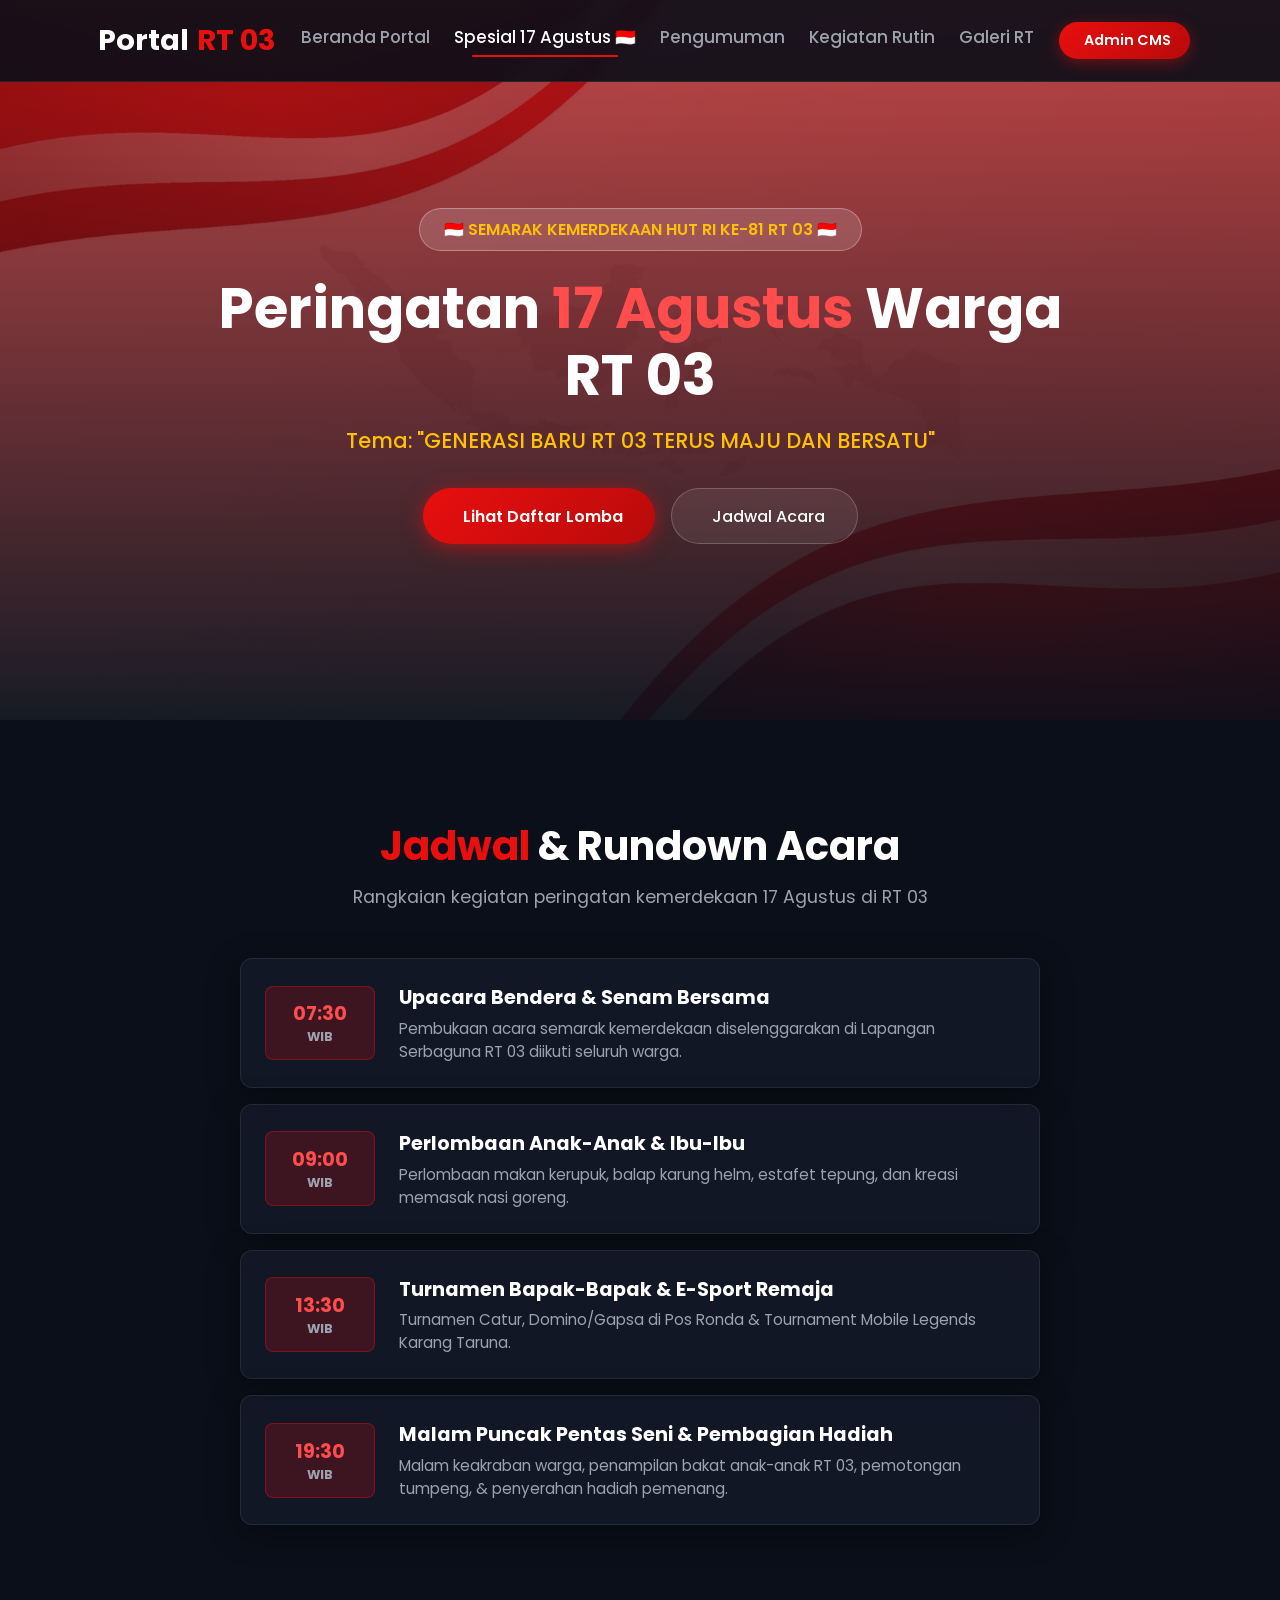
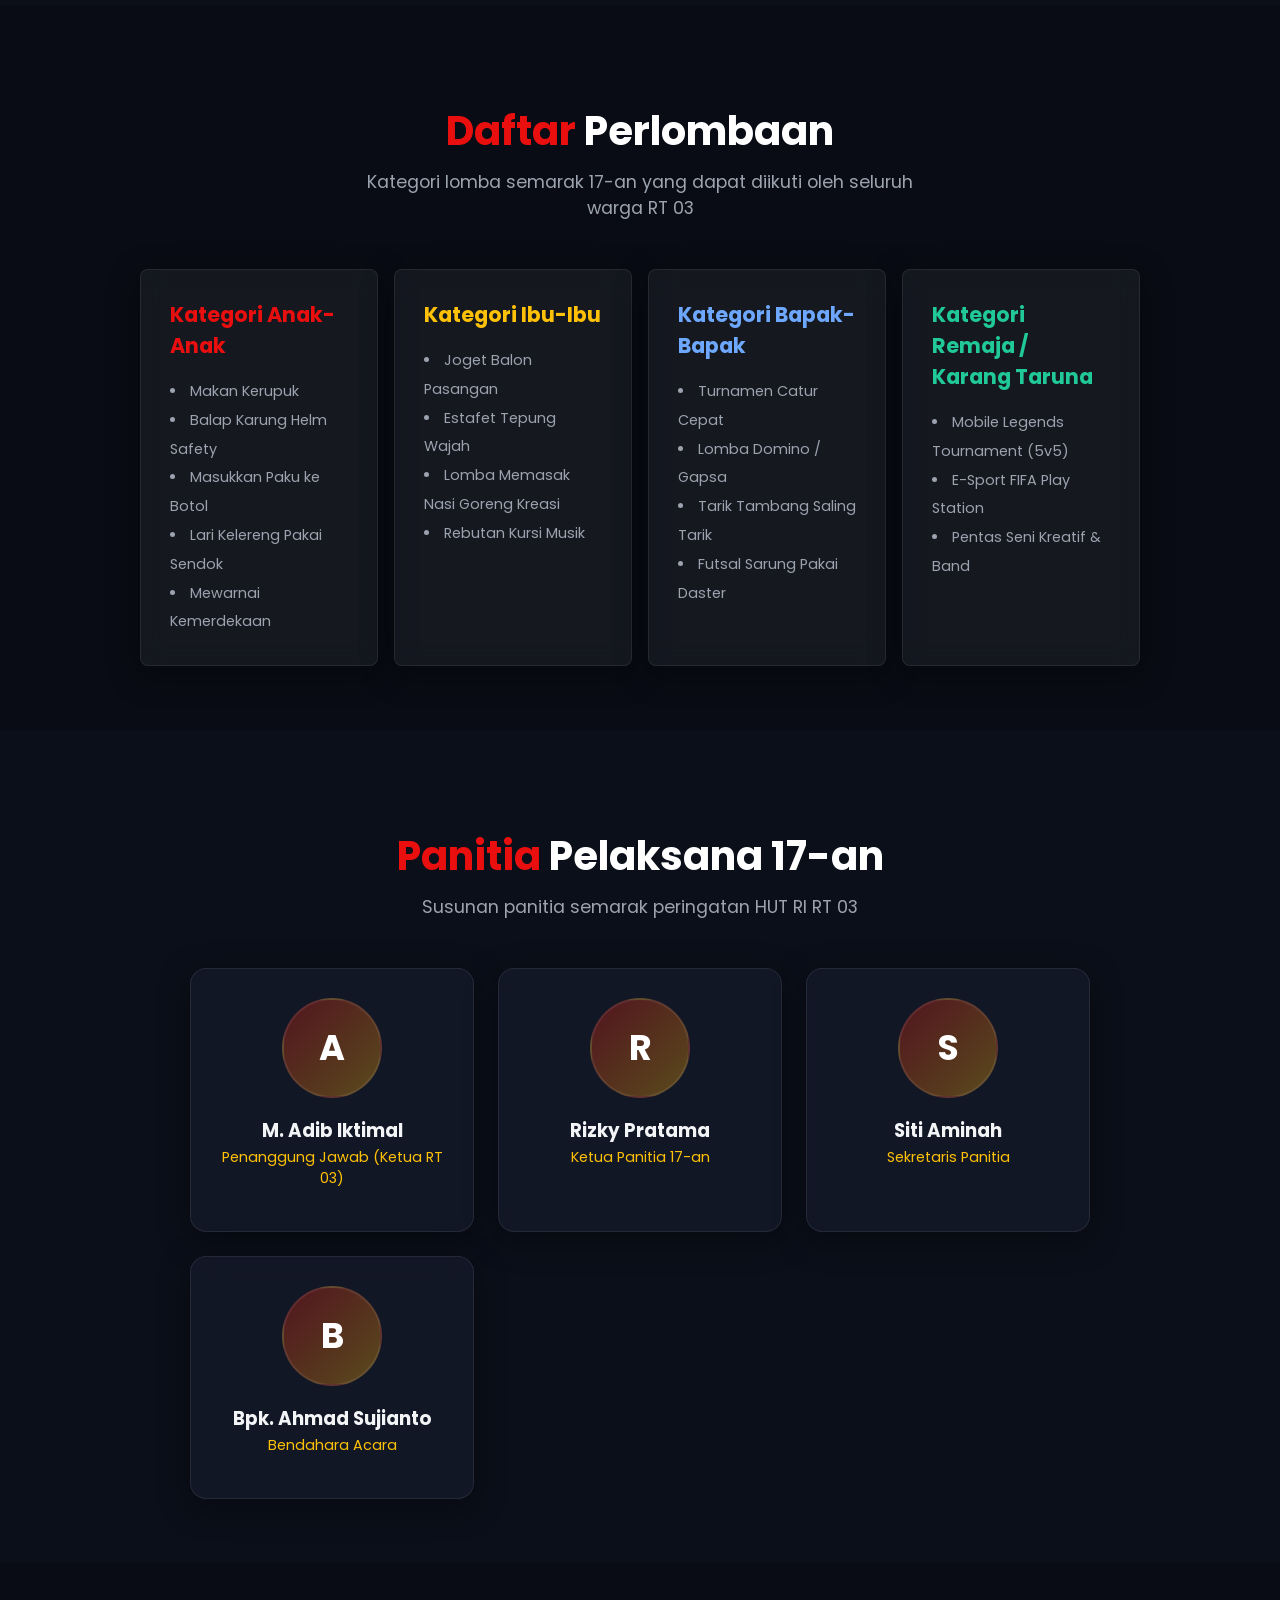
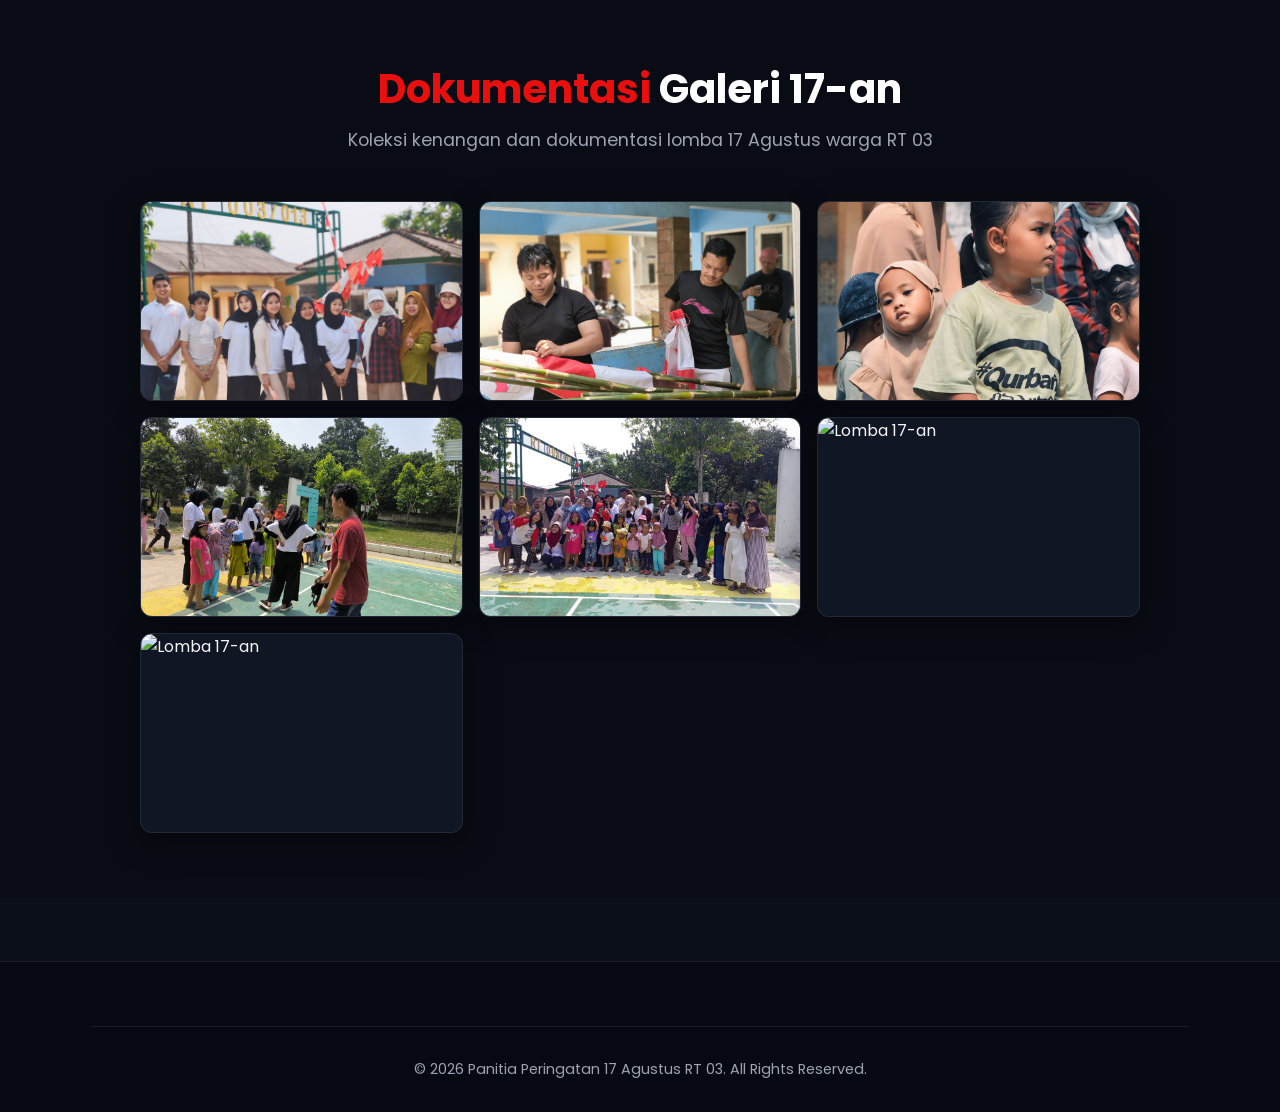
==== 17-agustus.html @ 6a50cccf "Pindahkan 17 Agustus ke halaman dedicated 17-agustus.html & sesuaikan Portal RT 03" ====
<!DOCTYPE html>
<html lang="id">
  <head>
    <meta charset="UTF-8" />
    <meta name="viewport" content="width=device-width, initial-scale=1.0" />
    <title>Peringatan 17 Agustus HUT RI - RT 03</title>
    <link rel="shortcut icon" href="img/logo/logo3.png" type="image/x-icon" />

    <!-- Google Fonts -->
    <link rel="preconnect" href="https://fonts.googleapis.com" />
    <link rel="preconnect" href="https://fonts.gstatic.com" crossorigin />
    <link
      href="https://fonts.googleapis.com/css2?family=Poppins:wght@300;400;500;600;700;800&display=swap"
      rel="stylesheet"
    />

    <!-- Feather Icons -->
    <script src="https://unpkg.com/feather-icons"></script>

    <!-- Styles -->
    <link rel="stylesheet" href="css/style.css" />
    <style>
      /* Custom Styling untuk Halaman 17-an */
      .hero-17 {
        background: linear-gradient(180deg, rgba(179, 11, 11, 0.75) 0%, rgba(11, 15, 25, 0.95) 100%),
                    url("img/bg/bg.jpg") center/cover no-repeat;
        min-height: 80vh;
        display: flex;
        align-items: center;
        text-align: center;
        justify-content: center;
        padding-top: 6rem;
      }
      .flag-banner {
        display: inline-flex;
        align-items: center;
        gap: 0.5rem;
        padding: 0.5rem 1.5rem;
        background: rgba(255, 255, 255, 0.15);
        backdrop-filter: blur(10px);
        border: 1px solid rgba(255, 255, 255, 0.3);
        border-radius: 50px;
        color: var(--accent-gold);
        font-weight: 600;
        margin-bottom: 1.5rem;
      }
      .timeline-box {
        background: var(--bg-card);
        border: 1px solid var(--bg-card-border);
        border-radius: 12px;
        padding: 1.5rem;
        margin-bottom: 1rem;
        display: flex;
        gap: 1.5rem;
        align-items: center;
      }
      .timeline-date {
        background: rgba(233, 15, 15, 0.2);
        color: #ff4d4d;
        border: 1px solid rgba(233, 15, 15, 0.4);
        padding: 0.8rem 1.2rem;
        border-radius: 8px;
        font-weight: 700;
        text-align: center;
        min-width: 110px;
      }
    </style>
  </head>
  <body>
    <!-- Navbar Start -->
    <nav class="navbar">
      <a href="index.html" class="navbar-logo">
        <i data-feather="grid" style="color: var(--primary);"></i> Portal <span>RT 03</span>
      </a>
      <div class="navbar-nav">
        <a href="index.html">Beranda Portal</a>
        <a href="17-agustus.html" class="active">Spesial 17 Agustus 🇮🇩</a>
        <a href="index.html#pengumuman">Pengumuman</a>
        <a href="index.html#kegiatan">Kegiatan Rutin</a>
        <a href="index.html#gallery">Galeri RT</a>
      </div>

      <div class="navbar-extra">
        <a href="admin.html" class="btn-admin-nav">
          <i data-feather="lock"></i> Admin CMS
        </a>
        <a href="#" id="hamburger-menu"><i data-feather="menu"></i></a>
      </div>
    </nav>
    <!-- Navbar End -->

    <!-- Hero 17 Agustus Start -->
    <section class="hero-17">
      <div class="content" style="max-width: 850px;">
        <div class="flag-banner">
          🇮🇩 SEMARAK KEMERDEKAAN HUT RI KE-81 RT 03 🇮🇩
        </div>
        <h1 style="font-size: 3.5rem; color: #fff; line-height: 1.2; margin-bottom: 1rem;">
          Peringatan <span style="color: #ff4d4d;">17 Agustus</span> Warga RT 03
        </h1>
        <p style="font-size: 1.3rem; color: var(--accent-gold); font-weight: 500; margin-bottom: 2rem;">
          Tema: "GENERASI BARU RT 03 TERUS MAJU DAN BERSATU"
        </p>
        <div class="hero-buttons" style="justify-content: center;">
          <a href="#lomba" class="btn-primary">
            <i data-feather="award"></i> Lihat Daftar Lomba
          </a>
          <a href="#jadwal" class="btn-secondary">
            <i data-feather="clock"></i> Jadwal Acara
          </a>
        </div>
      </div>
    </section>
    <!-- Hero End -->

    <!-- Section Rundown / Jadwal Start -->
    <section id="jadwal">
      <div class="section-header">
        <h2><span>Jadwal</span> & Rundown Acara</h2>
        <p>Rangkaian kegiatan peringatan kemerdekaan 17 Agustus di RT 03</p>
      </div>

      <div style="max-width: 800px; margin: 0 auto;">
        <div class="timeline-box glass-card">
          <div class="timeline-date">
            <div style="font-size: 1.2rem;">07:30</div>
            <div style="font-size: 0.8rem; color: var(--text-muted);">WIB</div>
          </div>
          <div>
            <h3 style="color: #fff; font-size: 1.2rem; margin-bottom: 0.3rem;">Upacara Bendera & Senam Bersama</h3>
            <p style="color: var(--text-muted); font-size: 0.95rem;">Pembukaan acara semarak kemerdekaan diselenggarakan di Lapangan Serbaguna RT 03 diikuti seluruh warga.</p>
          </div>
        </div>

        <div class="timeline-box glass-card">
          <div class="timeline-date">
            <div style="font-size: 1.2rem;">09:00</div>
            <div style="font-size: 0.8rem; color: var(--text-muted);">WIB</div>
          </div>
          <div>
            <h3 style="color: #fff; font-size: 1.2rem; margin-bottom: 0.3rem;">Perlombaan Anak-Anak & Ibu-Ibu</h3>
            <p style="color: var(--text-muted); font-size: 0.95rem;">Perlombaan makan kerupuk, balap karung helm, estafet tepung, dan kreasi memasak nasi goreng.</p>
          </div>
        </div>

        <div class="timeline-box glass-card">
          <div class="timeline-date">
            <div style="font-size: 1.2rem;">13:30</div>
            <div style="font-size: 0.8rem; color: var(--text-muted);">WIB</div>
          </div>
          <div>
            <h3 style="color: #fff; font-size: 1.2rem; margin-bottom: 0.3rem;">Turnamen Bapak-Bapak & E-Sport Remaja</h3>
            <p style="color: var(--text-muted); font-size: 0.95rem;">Turnamen Catur, Domino/Gapsa di Pos Ronda & Tournament Mobile Legends Karang Taruna.</p>
          </div>
        </div>

        <div class="timeline-box glass-card">
          <div class="timeline-date">
            <div style="font-size: 1.2rem;">19:30</div>
            <div style="font-size: 0.8rem; color: var(--text-muted);">WIB</div>
          </div>
          <div>
            <h3 style="color: #fff; font-size: 1.2rem; margin-bottom: 0.3rem;">Malam Puncak Pentas Seni & Pembagian Hadiah</h3>
            <p style="color: var(--text-muted); font-size: 0.95rem;">Malam keakraban warga, penampilan bakat anak-anak RT 03, pemotongan tumpeng, & penyerahan hadiah pemenang.</p>
          </div>
        </div>
      </div>
    </section>
    <!-- Section Rundown End -->

    <!-- Section Daftar Lomba Start -->
    <section id="lomba" style="background: rgba(0,0,0,0.2);">
      <div class="section-header">
        <h2><span>Daftar</span> Perlombaan</h2>
        <p>Kategori lomba semarak 17-an yang dapat diikuti oleh seluruh warga RT 03</p>
      </div>

      <div class="comp-list-grid" style="max-width: 1000px; margin: 0 auto;">
        <div class="comp-box glass-card" style="padding: 1.8rem;">
          <h3 style="color: var(--primary); font-size: 1.3rem; margin-bottom: 1rem;"><i data-feather="smile"></i> Kategori Anak-Anak</h3>
          <ul style="line-height: 2;">
            <li>Makan Kerupuk</li>
            <li>Balap Karung Helm Safety</li>
            <li>Masukkan Paku ke Botol</li>
            <li>Lari Kelereng Pakai Sendok</li>
            <li>Mewarnai Kemerdekaan</li>
          </ul>
        </div>

        <div class="comp-box glass-card" style="padding: 1.8rem;">
          <h3 style="color: var(--accent-gold); font-size: 1.3rem; margin-bottom: 1rem;"><i data-feather="heart"></i> Kategori Ibu-Ibu</h3>
          <ul style="line-height: 2;">
            <li>Joget Balon Pasangan</li>
            <li>Estafet Tepung Wajah</li>
            <li>Lomba Memasak Nasi Goreng Kreasi</li>
            <li>Rebutan Kursi Musik</li>
          </ul>
        </div>

        <div class="comp-box glass-card" style="padding: 1.8rem;">
          <h3 style="color: #6ea8fe; font-size: 1.3rem; margin-bottom: 1rem;"><i data-feather="user"></i> Kategori Bapak-Bapak</h3>
          <ul style="line-height: 2;">
            <li>Turnamen Catur Cepat</li>
            <li>Lomba Domino / Gapsa</li>
            <li>Tarik Tambang Saling Tarik</li>
            <li>Futsal Sarung Pakai Daster</li>
          </ul>
        </div>

        <div class="comp-box glass-card" style="padding: 1.8rem;">
          <h3 style="color: #20c997; font-size: 1.3rem; margin-bottom: 1rem;"><i data-feather="zap"></i> Kategori Remaja / Karang Taruna</h3>
          <ul style="line-height: 2;">
            <li>Mobile Legends Tournament (5v5)</li>
            <li>E-Sport FIFA Play Station</li>
            <li>Pentas Seni Kreatif & Band</li>
          </ul>
        </div>
      </div>
    </section>
    <!-- Section Daftar Lomba End -->

    <!-- Section Panitia 17-an Start -->
    <section id="panitia">
      <div class="section-header">
        <h2><span>Panitia</span> Pelaksana 17-an</h2>
        <p>Susunan panitia semarak peringatan HUT RI RT 03</p>
      </div>

      <div class="pengurus-grid" style="max-width: 900px; margin: 0 auto;">
        <div class="pengurus-card glass-card">
          <div class="pengurus-avatar-placeholder">A</div>
          <h3>M. Adib Iktimal</h3>
          <p>Penanggung Jawab (Ketua RT 03)</p>
        </div>

        <div class="pengurus-card glass-card">
          <div class="pengurus-avatar-placeholder">R</div>
          <h3>Rizky Pratama</h3>
          <p>Ketua Panitia 17-an</p>
        </div>

        <div class="pengurus-card glass-card">
          <div class="pengurus-avatar-placeholder">S</div>
          <h3>Siti Aminah</h3>
          <p>Sekretaris Panitia</p>
        </div>

        <div class="pengurus-card glass-card">
          <div class="pengurus-avatar-placeholder">B</div>
          <h3>Bpk. Ahmad Sujianto</h3>
          <p>Bendahara Acara</p>
        </div>
      </div>
    </section>
    <!-- Section Panitia End -->

    <!-- Section Dokumentasi Start -->
    <section id="dokumentasi" style="background: rgba(0,0,0,0.2);">
      <div class="section-header">
        <h2><span>Dokumentasi</span> Galeri 17-an</h2>
        <p>Koleksi kenangan dan dokumentasi lomba 17 Agustus warga RT 03</p>
      </div>

      <div class="gallery-grid" style="max-width: 1000px; margin: 0 auto;">
        <div class="gallery-item glass-card"><img src="img/gallery/8.jpg" alt="Lomba 17-an"></div>
        <div class="gallery-item glass-card"><img src="img/gallery/7.jpg" alt="Lomba 17-an"></div>
        <div class="gallery-item glass-card"><img src="img/gallery/11.jpg" alt="Lomba 17-an"></div>
        <div class="gallery-item glass-card"><img src="img/gallery/10.jpg" alt="Lomba 17-an"></div>
        <div class="gallery-item glass-card"><img src="img/gallery/9.jpg" alt="Lomba 17-an"></div>
        <div class="gallery-item glass-card"><img src="img/gallery/DSC_0251.JPG" alt="Lomba 17-an"></div>
        <div class="gallery-item glass-card"><img src="img/gallery/DSC_0192.JPG" alt="Lomba 17-an"></div>
      </div>
    </section>
    <!-- Section Dokumentasi End -->

    <!-- Footer Start -->
    <footer>
      <div class="footer-bottom">
        <p>&copy; 2026 Panitia Peringatan 17 Agustus RT 03. All Rights Reserved.</p>
      </div>
    </footer>
    <!-- Footer End -->

    <script src="js/cms-data.js"></script>
    <script>
      feather.replace();
      // Mobile Nav Toggle
      const hamburger = document.querySelector("#hamburger-menu");
      const navNav = document.querySelector(".navbar-nav");
      if (hamburger && navNav) {
        hamburger.onclick = (e) => {
          e.preventDefault();
          navNav.classList.toggle("active");
        };
      }
    </script>
  </body>
</html>
---- css/style.css ----
:root {
  --primary: #e90f0f;
  --primary-dark: #b80a0a;
  --accent-gold: #ffc107;
  --bg: #0b0f19;
  --bg-card: rgba(22, 28, 45, 0.7);
  --bg-card-border: rgba(255, 255, 255, 0.08);
  --text-main: #f3f4f6;
  --text-muted: #9ca3af;
}

* {
  margin: 0;
  padding: 0;
  box-sizing: border-box;
  outline: none;
  border: none;
  text-decoration: none;
}

html {
  scroll-behavior: smooth;
}

body {
  font-family: "Poppins", sans-serif;
  background-color: var(--bg);
  color: var(--text-main);
  overflow-x: hidden;
}

/* Glassmorphism utility */
.glass-card {
  background: var(--bg-card);
  backdrop-filter: blur(12px);
  -webkit-backdrop-filter: blur(12px);
  border: 1px solid var(--bg-card-border);
  border-radius: 1rem;
  box-shadow: 0 8px 32px 0 rgba(0, 0, 0, 0.37);
}

/* Badges */
.badge {
  display: inline-block;
  padding: 0.25rem 0.75rem;
  border-radius: 50px;
  font-size: 0.8rem;
  font-weight: 600;
  text-transform: uppercase;
}

.badge-red {
  background: rgba(233, 15, 15, 0.2);
  color: #ff4d4d;
  border: 1px solid rgba(233, 15, 15, 0.4);
}

.badge-gold {
  background: rgba(255, 193, 7, 0.2);
  color: var(--accent-gold);
  border: 1px solid rgba(255, 193, 7, 0.4);
}

.badge-blue {
  background: rgba(13, 110, 253, 0.2);
  color: #6ea8fe;
  border: 1px solid rgba(13, 110, 253, 0.4);
}

/* Navbar */
.navbar {
  display: flex;
  justify-content: space-between;
  align-items: center;
  padding: 1.2rem 7%;
  background-color: rgba(11, 15, 25, 0.9);
  backdrop-filter: blur(10px);
  border-bottom: 1px solid var(--bg-card-border);
  position: fixed;
  top: 0;
  left: 0;
  right: 0;
  z-index: 9999;
}

.navbar .navbar-logo {
  font-size: 1.8rem;
  font-weight: 700;
  color: #fff;
  display: flex;
  align-items: center;
  gap: 0.5rem;
}

.navbar .navbar-logo span {
  color: var(--primary);
}

.navbar .navbar-nav {
  display: flex;
  gap: 1.5rem;
}

.navbar .navbar-nav a {
  color: var(--text-muted);
  font-size: 1.05rem;
  font-weight: 500;
  transition: all 0.3s ease;
}

.navbar .navbar-nav a:hover,
.navbar .navbar-nav a.active {
  color: #fff;
}

.navbar .navbar-nav a::after {
  content: "";
  display: block;
  padding-bottom: 0.3rem;
  border-bottom: 0.15rem solid var(--primary);
  transform: scaleX(0);
  transition: transform 0.3s ease;
}

.navbar .navbar-nav a:hover::after,
.navbar .navbar-nav a.active::after {
  transform: scaleX(0.8);
}

.navbar .navbar-extra {
  display: flex;
  align-items: center;
  gap: 1rem;
}

.navbar .btn-admin-nav {
  display: inline-flex;
  align-items: center;
  gap: 0.4rem;
  padding: 0.5rem 1.2rem;
  background: linear-gradient(135deg, var(--primary), var(--primary-dark));
  color: #fff;
  border-radius: 50px;
  font-weight: 600;
  font-size: 0.9rem;
  box-shadow: 0 4px 15px rgba(233, 15, 15, 0.4);
  transition: transform 0.3s ease;
}

.navbar .btn-admin-nav:hover {
  transform: translateY(-2px);
}

#hamburger-menu {
  display: none;
  color: #fff;
  cursor: pointer;
}

/* Section Commons */
section {
  padding: 6rem 7% 4rem;
}

.section-header {
  text-align: center;
  margin-bottom: 3rem;
}

.section-header h2 {
  font-size: 2.5rem;
  font-weight: 700;
  color: #fff;
  margin-bottom: 0.5rem;
}

.section-header h2 span {
  color: var(--primary);
}

.section-header p {
  color: var(--text-muted);
  font-size: 1.1rem;
  max-width: 600px;
  margin: 0 auto;
}

/* Hero Section */
.hero {
  min-height: 100vh;
  display: flex;
  align-items: center;
  background: linear-gradient(180deg, rgba(11, 15, 25, 0.6) 0%, rgba(11, 15, 25, 0.95) 100%),
              url("../img/bg/bg.jpg") center/cover no-repeat;
  position: relative;
  padding-top: 5rem;
}

.hero .content {
  max-width: 700px;
}

.hero .content .hero-badge {
  display: inline-flex;
  align-items: center;
  gap: 0.5rem;
  padding: 0.4rem 1rem;
  background: rgba(255, 255, 255, 0.1);
  backdrop-filter: blur(10px);
  border: 1px solid rgba(255, 255, 255, 0.2);
  border-radius: 50px;
  font-size: 0.9rem;
  margin-bottom: 1.5rem;
  color: var(--accent-gold);
}

.hero .content h1 {
  font-size: 3.8rem;
  font-weight: 700;
  line-height: 1.15;
  margin-bottom: 1.2rem;
}

.hero .content h1 span {
  color: var(--primary);
  background: linear-gradient(135deg, #ff4d4d, var(--primary));
  -webkit-background-clip: text;
  -webkit-text-fill-color: transparent;
}

.hero .content p {
  font-size: 1.2rem;
  color: var(--text-muted);
  line-height: 1.6;
  margin-bottom: 2rem;
}

.hero-buttons {
  display: flex;
  gap: 1rem;
  flex-wrap: wrap;
}

.btn-primary {
  display: inline-flex;
  align-items: center;
  gap: 0.5rem;
  padding: 0.9rem 2rem;
  background: linear-gradient(135deg, var(--primary), var(--primary-dark));
  color: #fff;
  border-radius: 50px;
  font-size: 1rem;
  font-weight: 600;
  box-shadow: 0 4px 20px rgba(233, 15, 15, 0.5);
  transition: all 0.3s ease;
  cursor: pointer;
}

.btn-primary:hover {
  transform: translateY(-3px);
  box-shadow: 0 6px 25px rgba(233, 15, 15, 0.7);
}

.btn-secondary {
  display: inline-flex;
  align-items: center;
  gap: 0.5rem;
  padding: 0.9rem 2rem;
  background: rgba(255, 255, 255, 0.08);
  color: #fff;
  border: 1px solid rgba(255, 255, 255, 0.2);
  border-radius: 50px;
  font-size: 1rem;
  font-weight: 500;
  transition: all 0.3s ease;
  cursor: pointer;
}

.btn-secondary:hover {
  background: rgba(255, 255, 255, 0.18);
  transform: translateY(-3px);
}

/* Quick Stats Bar */
.quick-stats {
  display: grid;
  grid-template-columns: repeat(auto-fit, minmax(200px, 1fr));
  gap: 1.5rem;
  margin-top: -4rem;
  position: relative;
  z-index: 10;
}

.stat-card {
  padding: 1.5rem;
  text-align: center;
}

.stat-card h3 {
  font-size: 2.2rem;
  font-weight: 700;
  color: var(--accent-gold);
  margin-bottom: 0.2rem;
}

.stat-card p {
  font-size: 0.95rem;
  color: var(--text-muted);
}

/* Pengumuman Grid */
.announcement-grid {
  display: grid;
  grid-template-columns: repeat(auto-fit, minmax(300px, 1fr));
  gap: 1.5rem;
}

.announcement-card {
  padding: 1.8rem;
  transition: transform 0.3s ease;
  display: flex;
  flex-direction: column;
  justify-content: space-between;
}

.announcement-card:hover {
  transform: translateY(-5px);
}

.announcement-header {
  display: flex;
  justify-content: space-between;
  align-items: center;
  margin-bottom: 1rem;
}

.announcement-card h3 {
  font-size: 1.3rem;
  margin-bottom: 0.8rem;
  line-height: 1.4;
}

.announcement-card p {
  color: var(--text-muted);
  font-size: 0.95rem;
  line-height: 1.6;
}

.announcement-footer {
  margin-top: 1.5rem;
  padding-top: 1rem;
  border-top: 1px solid var(--bg-card-border);
  display: flex;
  align-items: center;
  gap: 0.5rem;
  font-size: 0.85rem;
  color: var(--text-muted);
}

/* Events Grid */
.events-grid {
  display: grid;
  grid-template-columns: repeat(auto-fit, minmax(320px, 1fr));
  gap: 2rem;
}

.event-card {
  overflow: hidden;
  display: flex;
  flex-direction: column;
  transition: all 0.3s ease;
}

.event-card:hover {
  transform: translateY(-7px);
  border-color: rgba(233, 15, 15, 0.4);
}

.event-img {
  position: relative;
  height: 200px;
  overflow: hidden;
}

.event-img img {
  width: 100%;
  height: 100%;
  object-fit: cover;
  transition: transform 0.5s ease;
}

.event-card:hover .event-img img {
  transform: scale(1.08);
}

.event-badge-tag {
  position: absolute;
  top: 1rem;
  left: 1rem;
}

.event-body {
  padding: 1.5rem;
  flex: 1;
  display: flex;
  flex-direction: column;
}

.event-body .date {
  font-size: 0.85rem;
  color: var(--accent-gold);
  margin-bottom: 0.5rem;
  display: flex;
  align-items: center;
  gap: 0.4rem;
}

.event-body h3 {
  font-size: 1.3rem;
  margin-bottom: 0.8rem;
}

.event-body p {
  color: var(--text-muted);
  font-size: 0.95rem;
  line-height: 1.6;
  margin-bottom: 1.5rem;
  flex: 1;
}

/* Pengurus Section */
.pengurus-grid {
  display: grid;
  grid-template-columns: repeat(auto-fit, minmax(220px, 1fr));
  gap: 1.5rem;
}

.pengurus-card {
  padding: 1.8rem;
  text-align: center;
  transition: transform 0.3s ease;
}

.pengurus-card:hover {
  transform: translateY(-5px);
}

.pengurus-avatar {
  width: 100px;
  height: 100px;
  border-radius: 50%;
  margin: 0 auto 1.2rem;
  object-fit: cover;
  border: 3px solid var(--primary);
  box-shadow: 0 0 15px rgba(233, 15, 15, 0.4);
}

.pengurus-avatar-placeholder {
  width: 100px;
  height: 100px;
  border-radius: 50%;
  margin: 0 auto 1.2rem;
  background: linear-gradient(135deg, rgba(233, 15, 15, 0.3), rgba(255, 193, 7, 0.3));
  display: flex;
  align-items: center;
  justify-content: center;
  font-size: 2.2rem;
  font-weight: 700;
  color: #fff;
  border: 2px solid var(--bg-card-border);
}

.pengurus-card h3 {
  font-size: 1.15rem;
  margin-bottom: 0.2rem;
}

.pengurus-card p {
  font-size: 0.9rem;
  color: var(--accent-gold);
  margin-bottom: 0.8rem;
}

.pengurus-contact {
  font-size: 0.85rem;
  color: var(--text-muted);
  display: inline-flex;
  align-items: center;
  gap: 0.3rem;
}

/* Layanan Section */
.layanan-grid {
  display: grid;
  grid-template-columns: repeat(auto-fit, minmax(250px, 1fr));
  gap: 1.5rem;
}

.layanan-card {
  padding: 2rem;
  transition: all 0.3s ease;
}

.layanan-card:hover {
  transform: translateY(-5px);
  border-color: rgba(255, 193, 7, 0.4);
}

.layanan-icon {
  width: 55px;
  height: 55px;
  border-radius: 12px;
  background: rgba(233, 15, 15, 0.15);
  color: var(--primary);
  display: flex;
  align-items: center;
  justify-content: center;
  margin-bottom: 1.2rem;
  font-size: 1.5rem;
}

.layanan-card h3 {
  font-size: 1.2rem;
  margin-bottom: 0.6rem;
}

.layanan-card p {
  font-size: 0.9rem;
  color: var(--text-muted);
  line-height: 1.6;
}

/* Gallery Section */
.gallery-grid {
  display: grid;
  grid-template-columns: repeat(auto-fill, minmax(240px, 1fr));
  gap: 1rem;
}

.gallery-item {
  height: 200px;
  border-radius: 12px;
  overflow: hidden;
  position: relative;
  cursor: pointer;
}

.gallery-item img {
  width: 100%;
  height: 100%;
  object-fit: cover;
  transition: transform 0.4s ease;
}

.gallery-item:hover img {
  transform: scale(1.1);
}

/* Modal Detail Kegiatan */
.modal {
  display: none;
  position: fixed;
  top: 0;
  left: 0;
  width: 100%;
  height: 100%;
  background: rgba(0, 0, 0, 0.8);
  backdrop-filter: blur(8px);
  z-index: 10000;
  align-items: center;
  justify-content: center;
  padding: 1.5rem;
}

.modal.active {
  display: flex;
}

.modal-content {
  max-width: 800px;
  width: 100%;
  max-height: 90vh;
  overflow-y: auto;
  position: relative;
  padding: 2rem;
}

.modal-close {
  position: absolute;
  top: 1rem;
  right: 1rem;
  background: rgba(255, 255, 255, 0.1);
  color: #fff;
  width: 35px;
  height: 35px;
  border-radius: 50%;
  display: flex;
  align-items: center;
  justify-content: center;
  cursor: pointer;
  transition: background 0.3s;
}

.modal-close:hover {
  background: var(--primary);
}

.modal-body-content {
  margin-top: 1rem;
}

.modal-body-content h2 {
  font-size: 2rem;
  margin-bottom: 0.5rem;
}

.modal-meta {
  display: flex;
  gap: 1.5rem;
  margin-bottom: 1.5rem;
  color: var(--accent-gold);
  font-size: 0.95rem;
}

.comp-list-grid {
  display: grid;
  grid-template-columns: repeat(auto-fit, minmax(200px, 1fr));
  gap: 1rem;
  margin: 1.5rem 0;
}

.comp-box {
  padding: 1rem;
  background: rgba(255, 255, 255, 0.05);
  border-radius: 8px;
}

.comp-box h4 {
  color: var(--primary);
  margin-bottom: 0.5rem;
}

.comp-box ul {
  list-style-position: inside;
  color: var(--text-muted);
  font-size: 0.9rem;
}

/* Footer */
footer {
  background-color: #060911;
  border-top: 1px solid var(--bg-card-border);
  padding: 4rem 7% 2rem;
  margin-top: 4rem;
}

.footer-container {
  display: grid;
  grid-template-columns: repeat(auto-fit, minmax(220px, 1fr));
  gap: 2.5rem;
  margin-bottom: 3rem;
}

.footer-col h3 {
  font-size: 1.3rem;
  margin-bottom: 1.2rem;
  color: #fff;
}

.footer-col p,
.footer-col a {
  color: var(--text-muted);
  font-size: 0.95rem;
  line-height: 1.8;
  display: block;
}

.footer-col a:hover {
  color: var(--primary);
}

.footer-bottom {
  text-align: center;
  padding-top: 2rem;
  border-top: 1px solid var(--bg-card-border);
  color: var(--text-muted);
  font-size: 0.9rem;
}

/* Responsive Media Queries */
@media (max-width: 768px) {
  #hamburger-menu {
    display: block;
  }

  .navbar .navbar-nav {
    position: absolute;
    top: 100%;
    right: -100%;
    background-color: rgba(11, 15, 25, 0.95);
    width: 250px;
    height: 100vh;
    flex-direction: column;
    padding: 2rem;
    transition: right 0.3s ease;
    border-left: 1px solid var(--bg-card-border);
  }

  .navbar .navbar-nav.active {
    right: 0;
  }

  .hero .content h1 {
    font-size: 2.5rem;
  }

  .hero .content p {
    font-size: 1rem;
  }
}
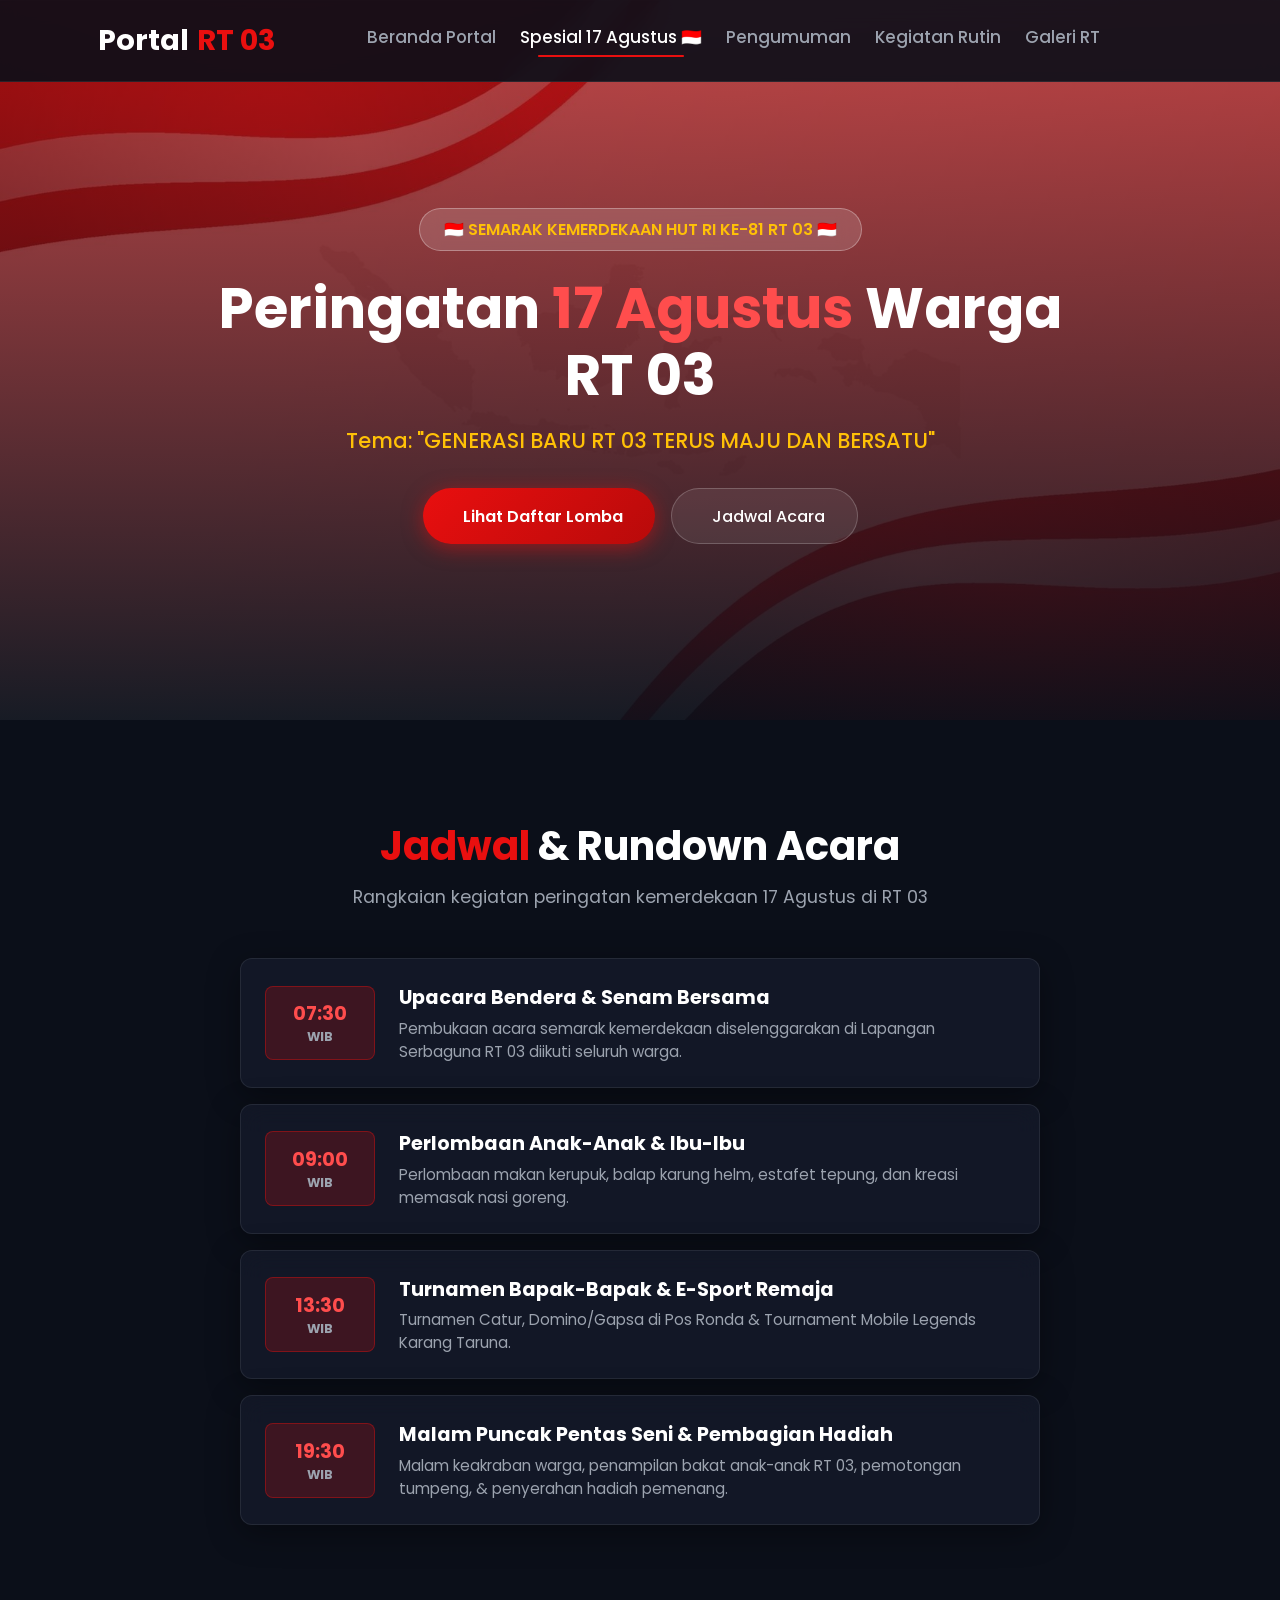
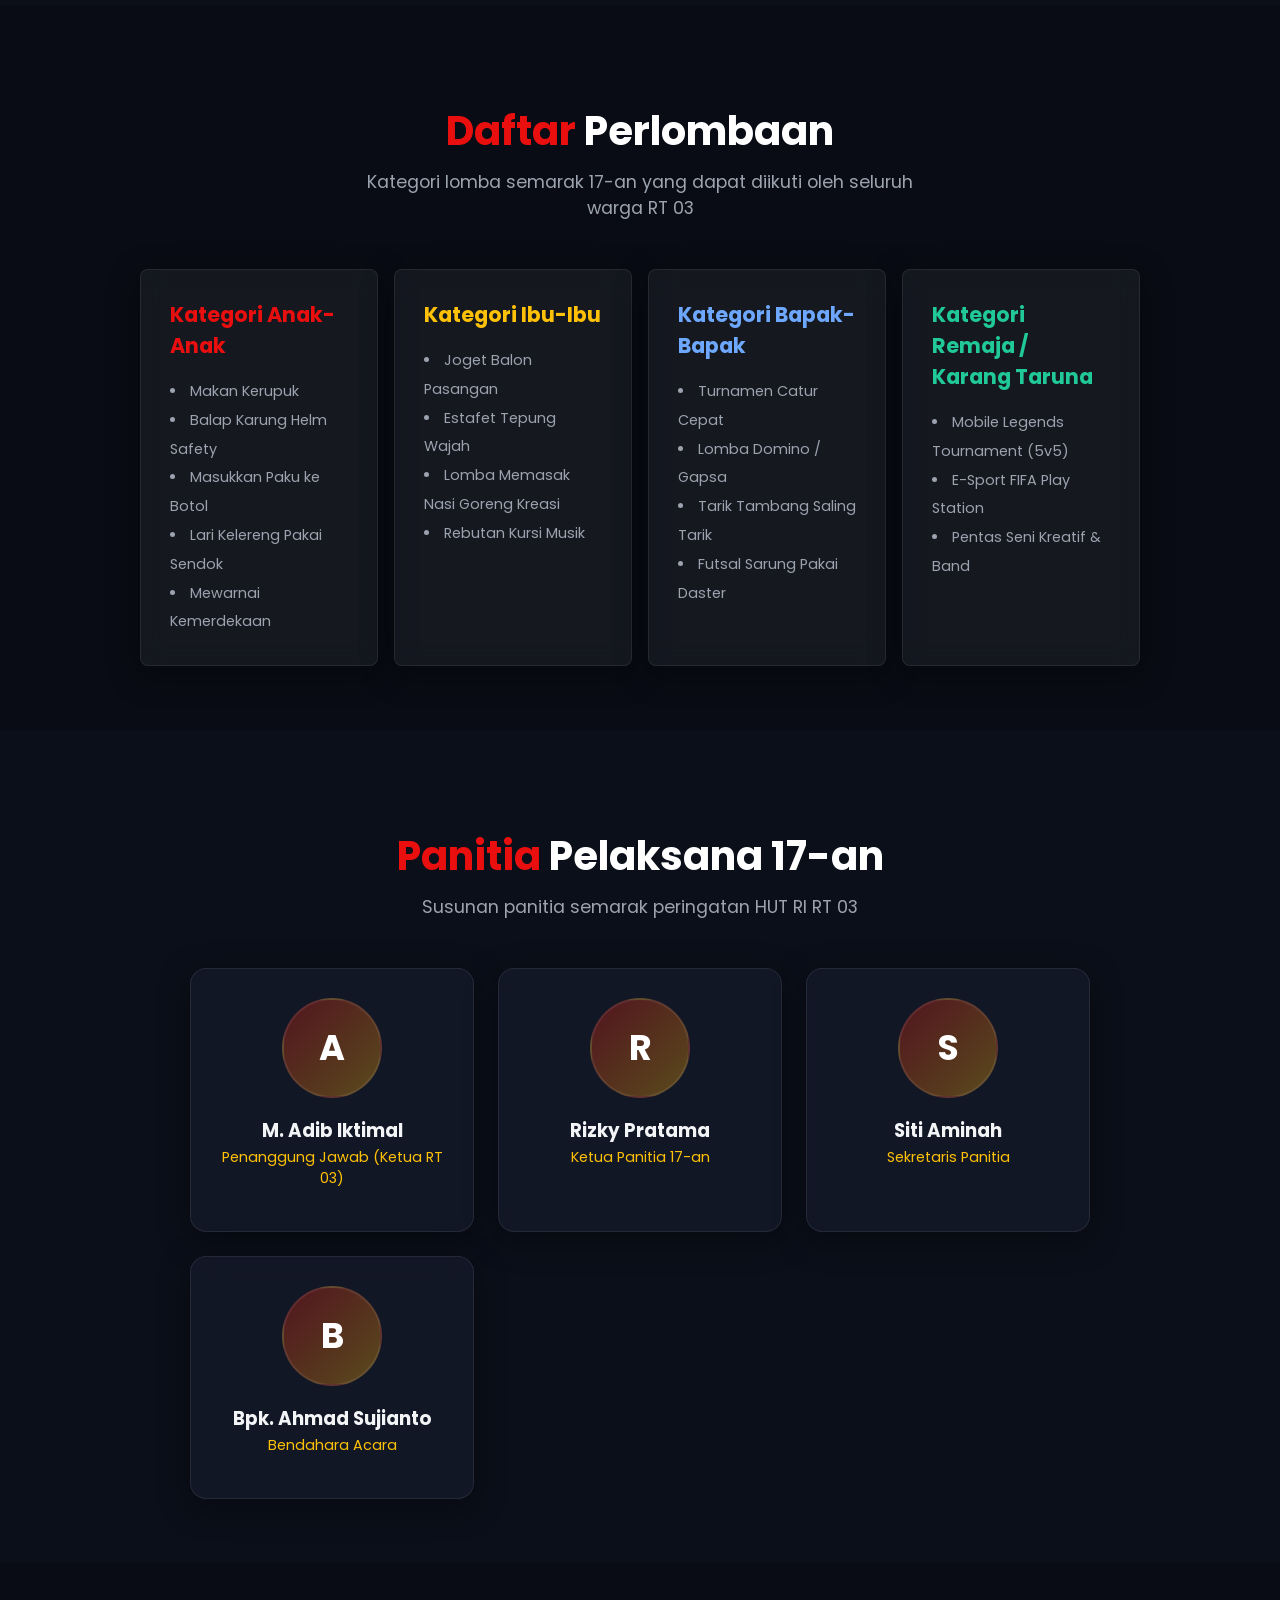
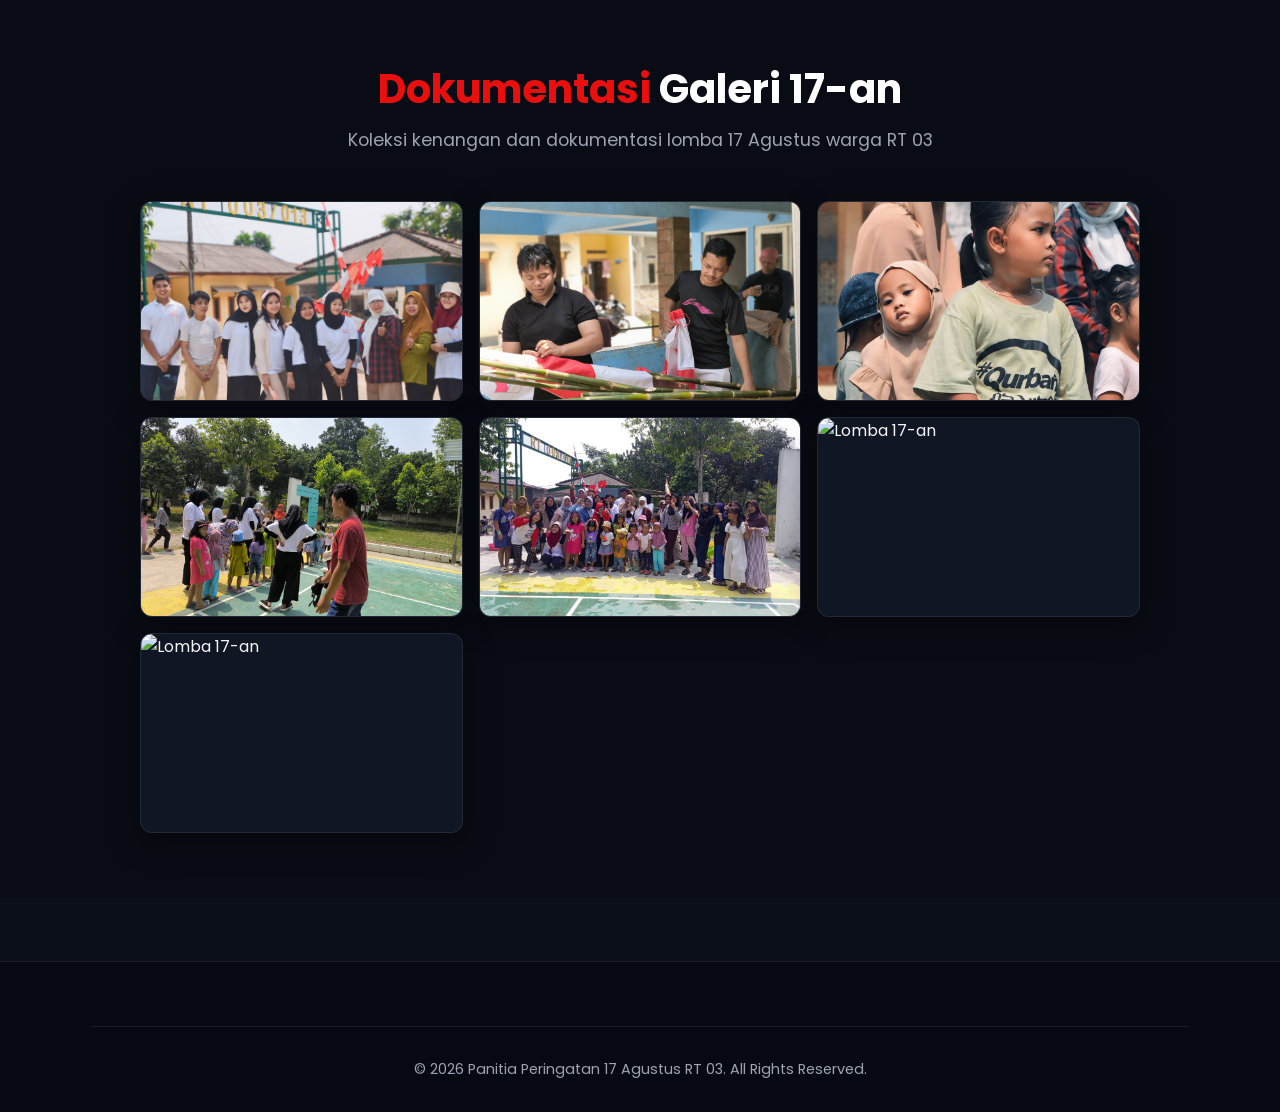
==== commit a7cbd9f6: "Admin CMS Layout Sidebar & Sistem Autentikasi Password Tersembunyi" ====
--- a/17-agustus.html
+++ b/17-agustus.html
@@ -81,9 +81,6 @@
       </div>
 
       <div class="navbar-extra">
-        <a href="admin.html" class="btn-admin-nav">
-          <i data-feather="lock"></i> Admin CMS
-        </a>
         <a href="#" id="hamburger-menu"><i data-feather="menu"></i></a>
       </div>
     </nav>
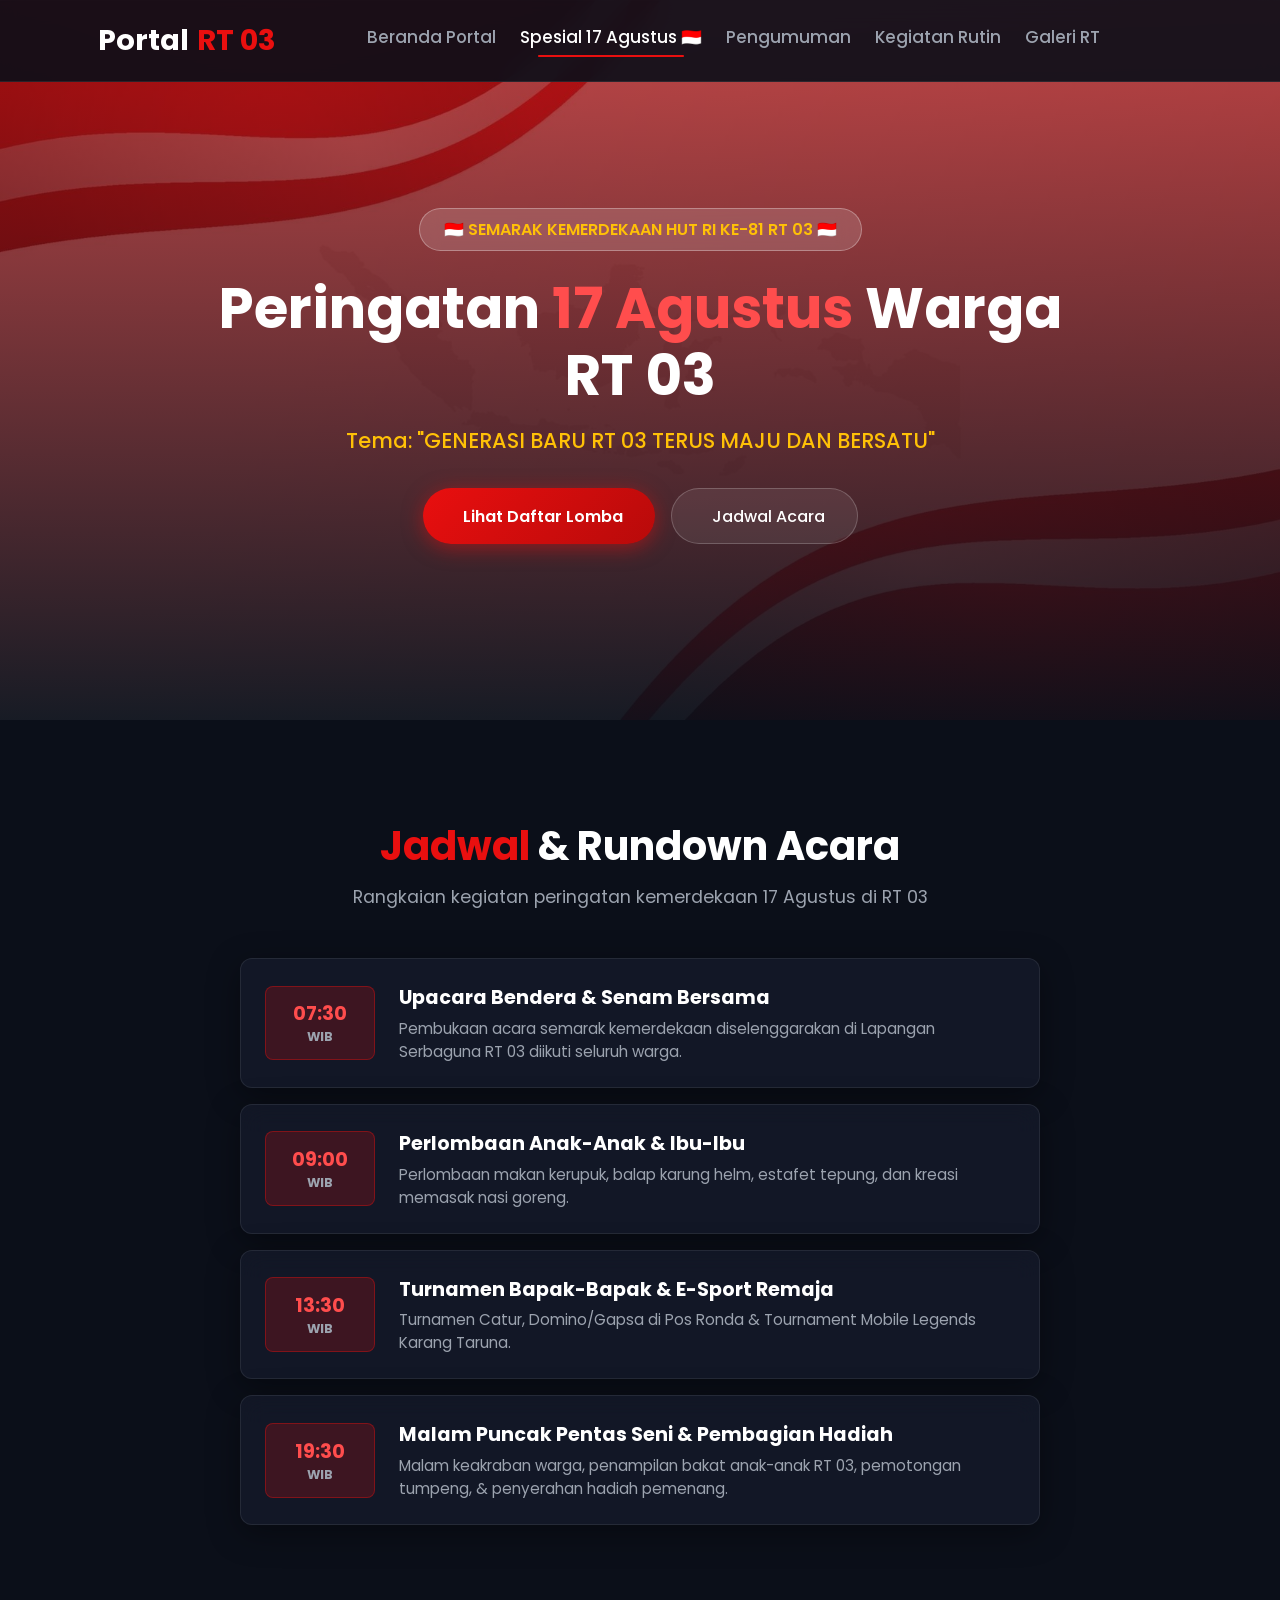
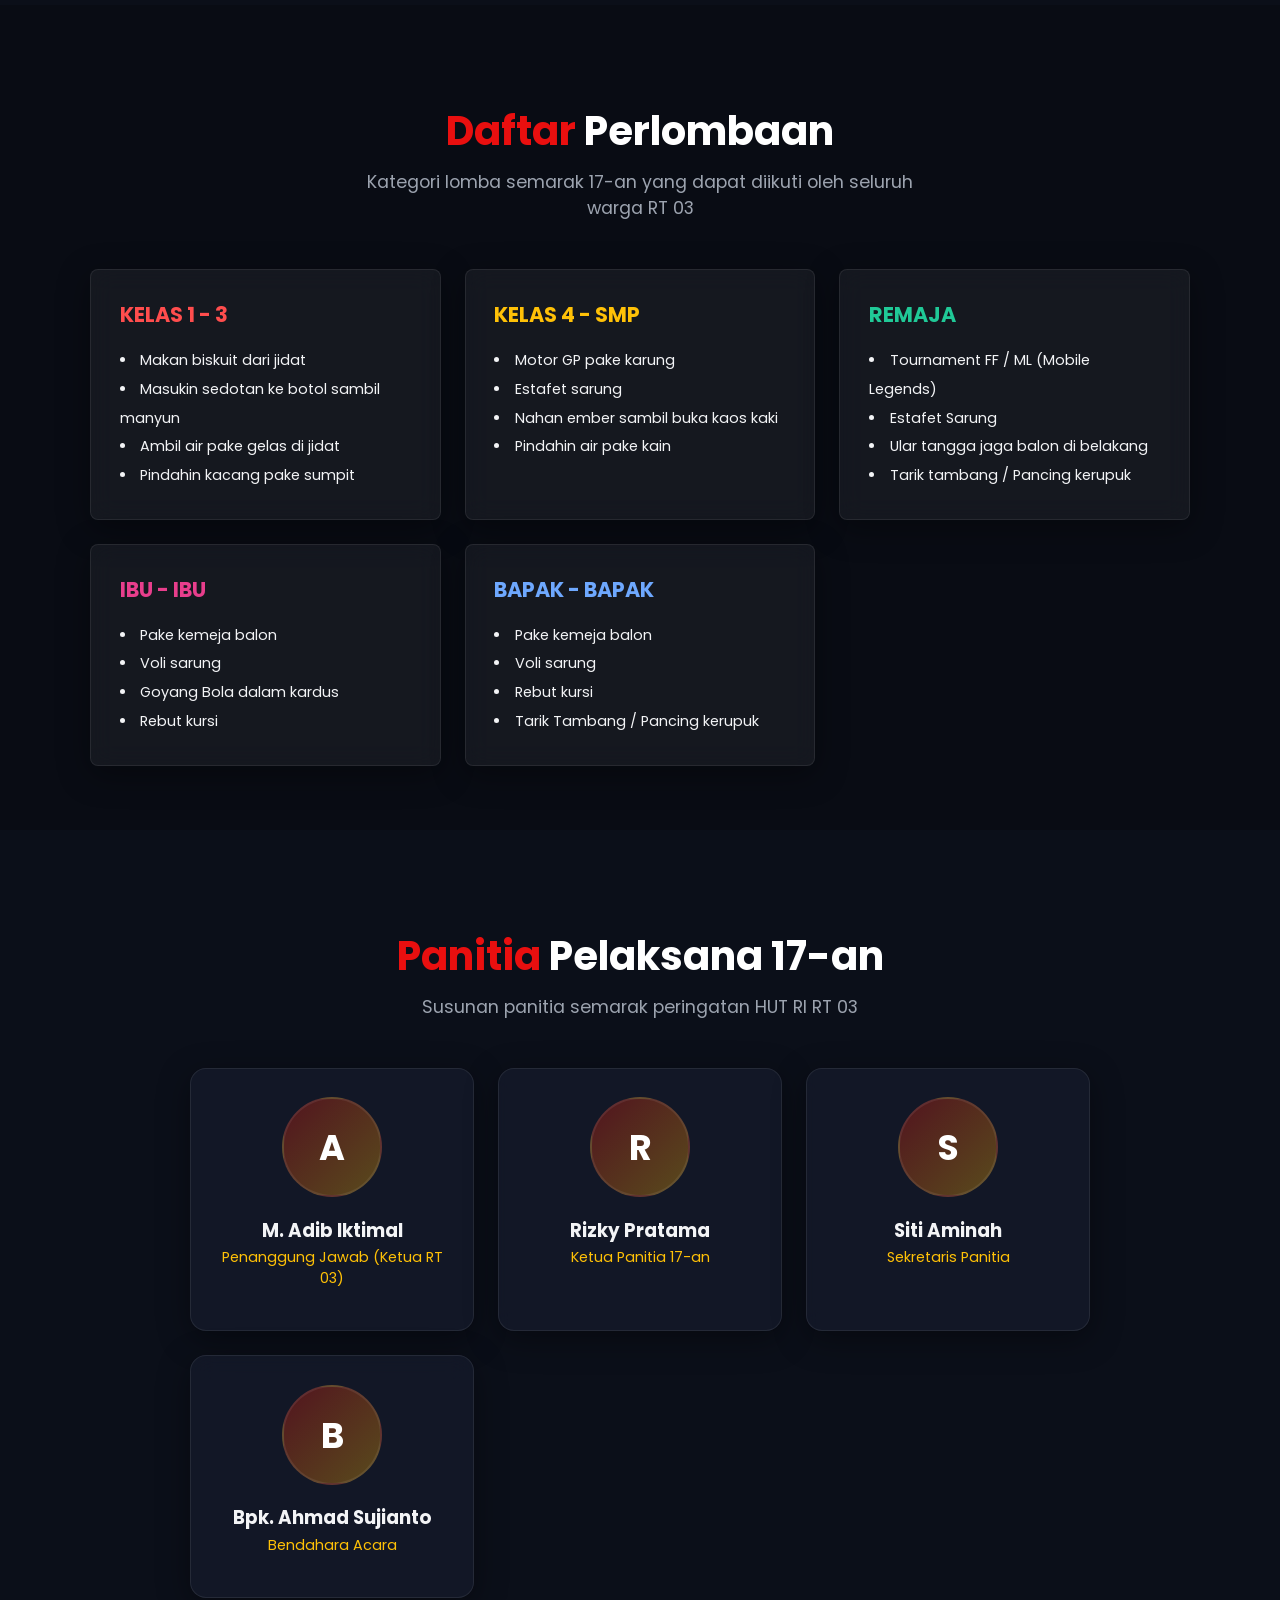
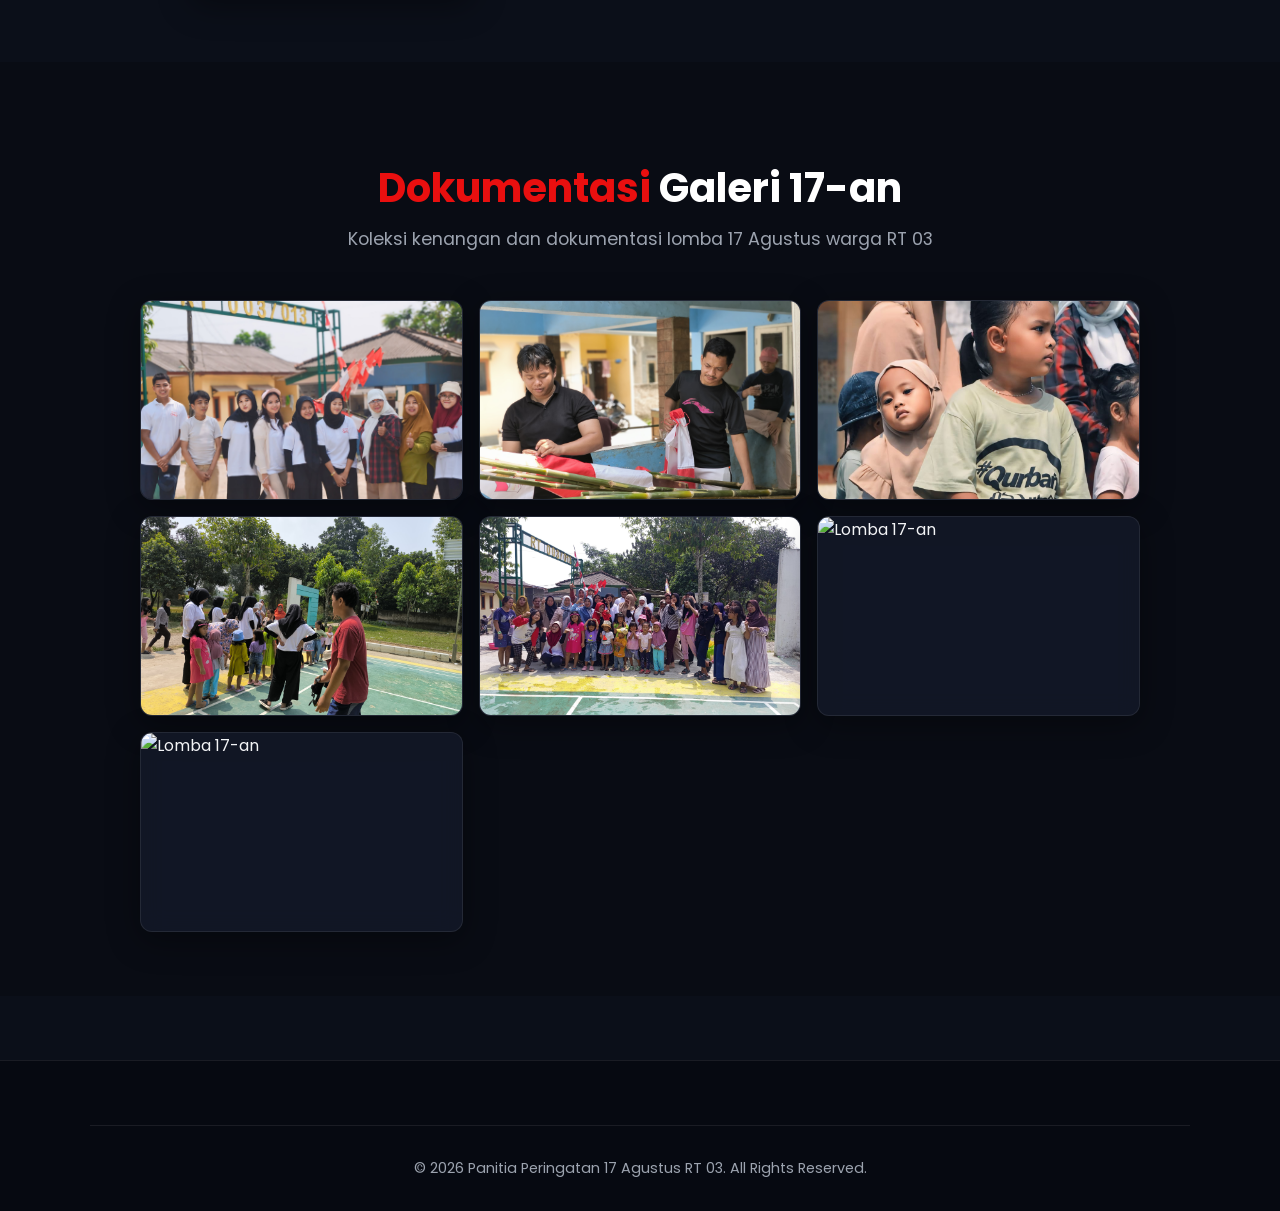
==== commit dc56172f: "Update daftar lomba 17 Agustus lengkap per kategori (Kelas 1-3, Kelas 4-SMP, Remaja, Ibu-Ibu, Bapak-" ====
--- a/17-agustus.html
+++ b/17-agustus.html
@@ -172,44 +172,59 @@
         <p>Kategori lomba semarak 17-an yang dapat diikuti oleh seluruh warga RT 03</p>
       </div>
 
-      <div class="comp-list-grid" style="max-width: 1000px; margin: 0 auto;">
-        <div class="comp-box glass-card" style="padding: 1.8rem;">
-          <h3 style="color: var(--primary); font-size: 1.3rem; margin-bottom: 1rem;"><i data-feather="smile"></i> Kategori Anak-Anak</h3>
-          <ul style="line-height: 2;">
-            <li>Makan Kerupuk</li>
-            <li>Balap Karung Helm Safety</li>
-            <li>Masukkan Paku ke Botol</li>
-            <li>Lari Kelereng Pakai Sendok</li>
-            <li>Mewarnai Kemerdekaan</li>
-          </ul>
-        </div>
-
-        <div class="comp-box glass-card" style="padding: 1.8rem;">
-          <h3 style="color: var(--accent-gold); font-size: 1.3rem; margin-bottom: 1rem;"><i data-feather="heart"></i> Kategori Ibu-Ibu</h3>
-          <ul style="line-height: 2;">
-            <li>Joget Balon Pasangan</li>
-            <li>Estafet Tepung Wajah</li>
-            <li>Lomba Memasak Nasi Goreng Kreasi</li>
-            <li>Rebutan Kursi Musik</li>
-          </ul>
-        </div>
-
-        <div class="comp-box glass-card" style="padding: 1.8rem;">
-          <h3 style="color: #6ea8fe; font-size: 1.3rem; margin-bottom: 1rem;"><i data-feather="user"></i> Kategori Bapak-Bapak</h3>
-          <ul style="line-height: 2;">
-            <li>Turnamen Catur Cepat</li>
-            <li>Lomba Domino / Gapsa</li>
-            <li>Tarik Tambang Saling Tarik</li>
-            <li>Futsal Sarung Pakai Daster</li>
-          </ul>
-        </div>
-
-        <div class="comp-box glass-card" style="padding: 1.8rem;">
-          <h3 style="color: #20c997; font-size: 1.3rem; margin-bottom: 1rem;"><i data-feather="zap"></i> Kategori Remaja / Karang Taruna</h3>
-          <ul style="line-height: 2;">
-            <li>Mobile Legends Tournament (5v5)</li>
-            <li>E-Sport FIFA Play Station</li>
-            <li>Pentas Seni Kreatif & Band</li>
+      <div class="comp-list-grid" style="max-width: 1100px; margin: 0 auto; display: grid; grid-template-columns: repeat(auto-fit, minmax(300px, 1fr)); gap: 1.5rem;">
+        <!-- KELAS 1 - 3 -->
+        <div class="comp-box glass-card" style="padding: 1.8rem;">
+          <h3 style="color: #ff4d4d; font-size: 1.3rem; margin-bottom: 1rem;"><i data-feather="smile"></i> KELAS 1 - 3</h3>
+          <ul style="line-height: 2; color: var(--text-main);">
+            <li>Makan biskuit dari jidat</li>
+            <li>Masukin sedotan ke botol sambil manyun</li>
+            <li>Ambil air pake gelas di jidat</li>
+            <li>Pindahin kacang pake sumpit</li>
+          </ul>
+        </div>
+
+        <!-- KELAS 4 - SMP -->
+        <div class="comp-box glass-card" style="padding: 1.8rem;">
+          <h3 style="color: var(--accent-gold); font-size: 1.3rem; margin-bottom: 1rem;"><i data-feather="award"></i> KELAS 4 - SMP</h3>
+          <ul style="line-height: 2; color: var(--text-main);">
+            <li>Motor GP pake karung</li>
+            <li>Estafet sarung</li>
+            <li>Nahan ember sambil buka kaos kaki</li>
+            <li>Pindahin air pake kain</li>
+          </ul>
+        </div>
+
+        <!-- REMAJA -->
+        <div class="comp-box glass-card" style="padding: 1.8rem;">
+          <h3 style="color: #20c997; font-size: 1.3rem; margin-bottom: 1rem;"><i data-feather="zap"></i> REMAJA</h3>
+          <ul style="line-height: 2; color: var(--text-main);">
+            <li>Tournament FF / ML (Mobile Legends)</li>
+            <li>Estafet Sarung</li>
+            <li>Ular tangga jaga balon di belakang</li>
+            <li>Tarik tambang / Pancing kerupuk</li>
+          </ul>
+        </div>
+
+        <!-- IBU - IBU -->
+        <div class="comp-box glass-card" style="padding: 1.8rem;">
+          <h3 style="color: #e83e8c; font-size: 1.3rem; margin-bottom: 1rem;"><i data-feather="heart"></i> IBU - IBU</h3>
+          <ul style="line-height: 2; color: var(--text-main);">
+            <li>Pake kemeja balon</li>
+            <li>Voli sarung</li>
+            <li>Goyang Bola dalam kardus</li>
+            <li>Rebut kursi</li>
+          </ul>
+        </div>
+
+        <!-- BAPAK - BAPAK -->
+        <div class="comp-box glass-card" style="padding: 1.8rem;">
+          <h3 style="color: #6ea8fe; font-size: 1.3rem; margin-bottom: 1rem;"><i data-feather="user"></i> BAPAK - BAPAK</h3>
+          <ul style="line-height: 2; color: var(--text-main);">
+            <li>Pake kemeja balon</li>
+            <li>Voli sarung</li>
+            <li>Rebut kursi</li>
+            <li>Tarik Tambang / Pancing kerupuk</li>
           </ul>
         </div>
       </div>
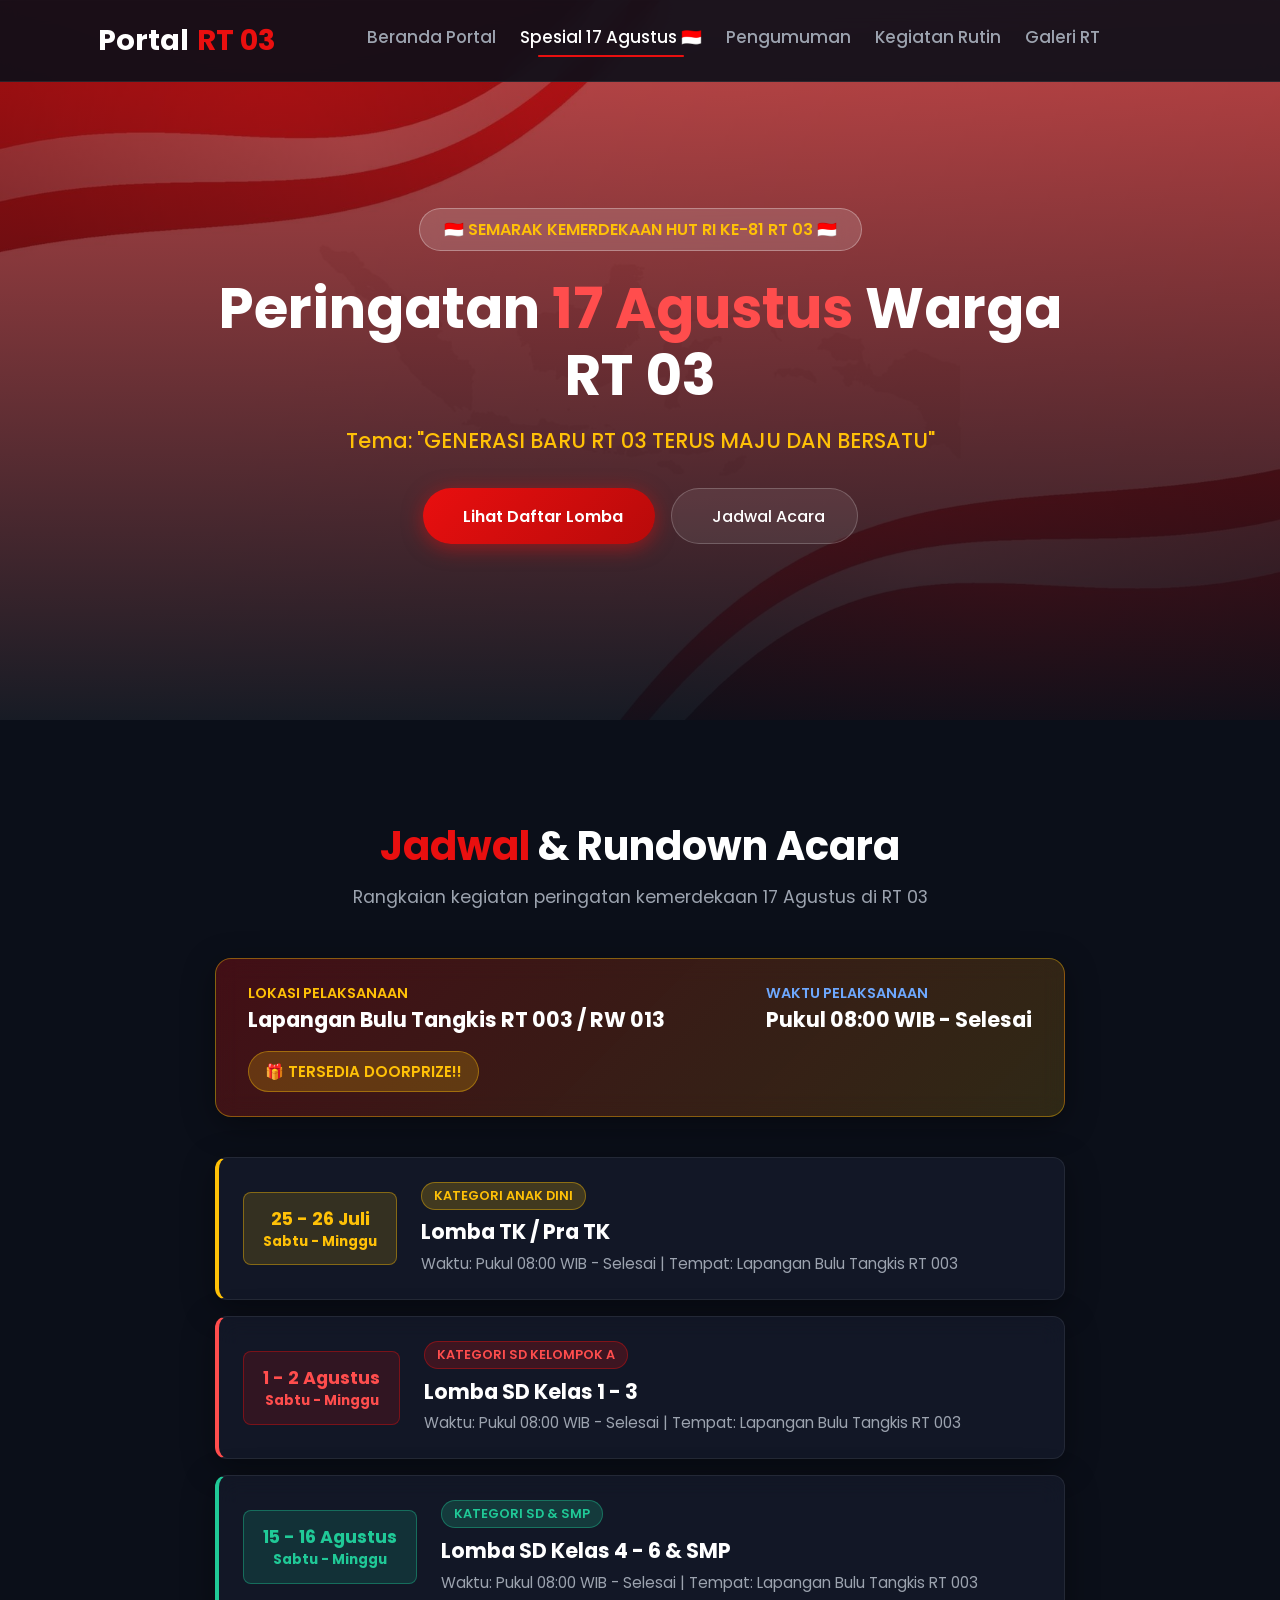
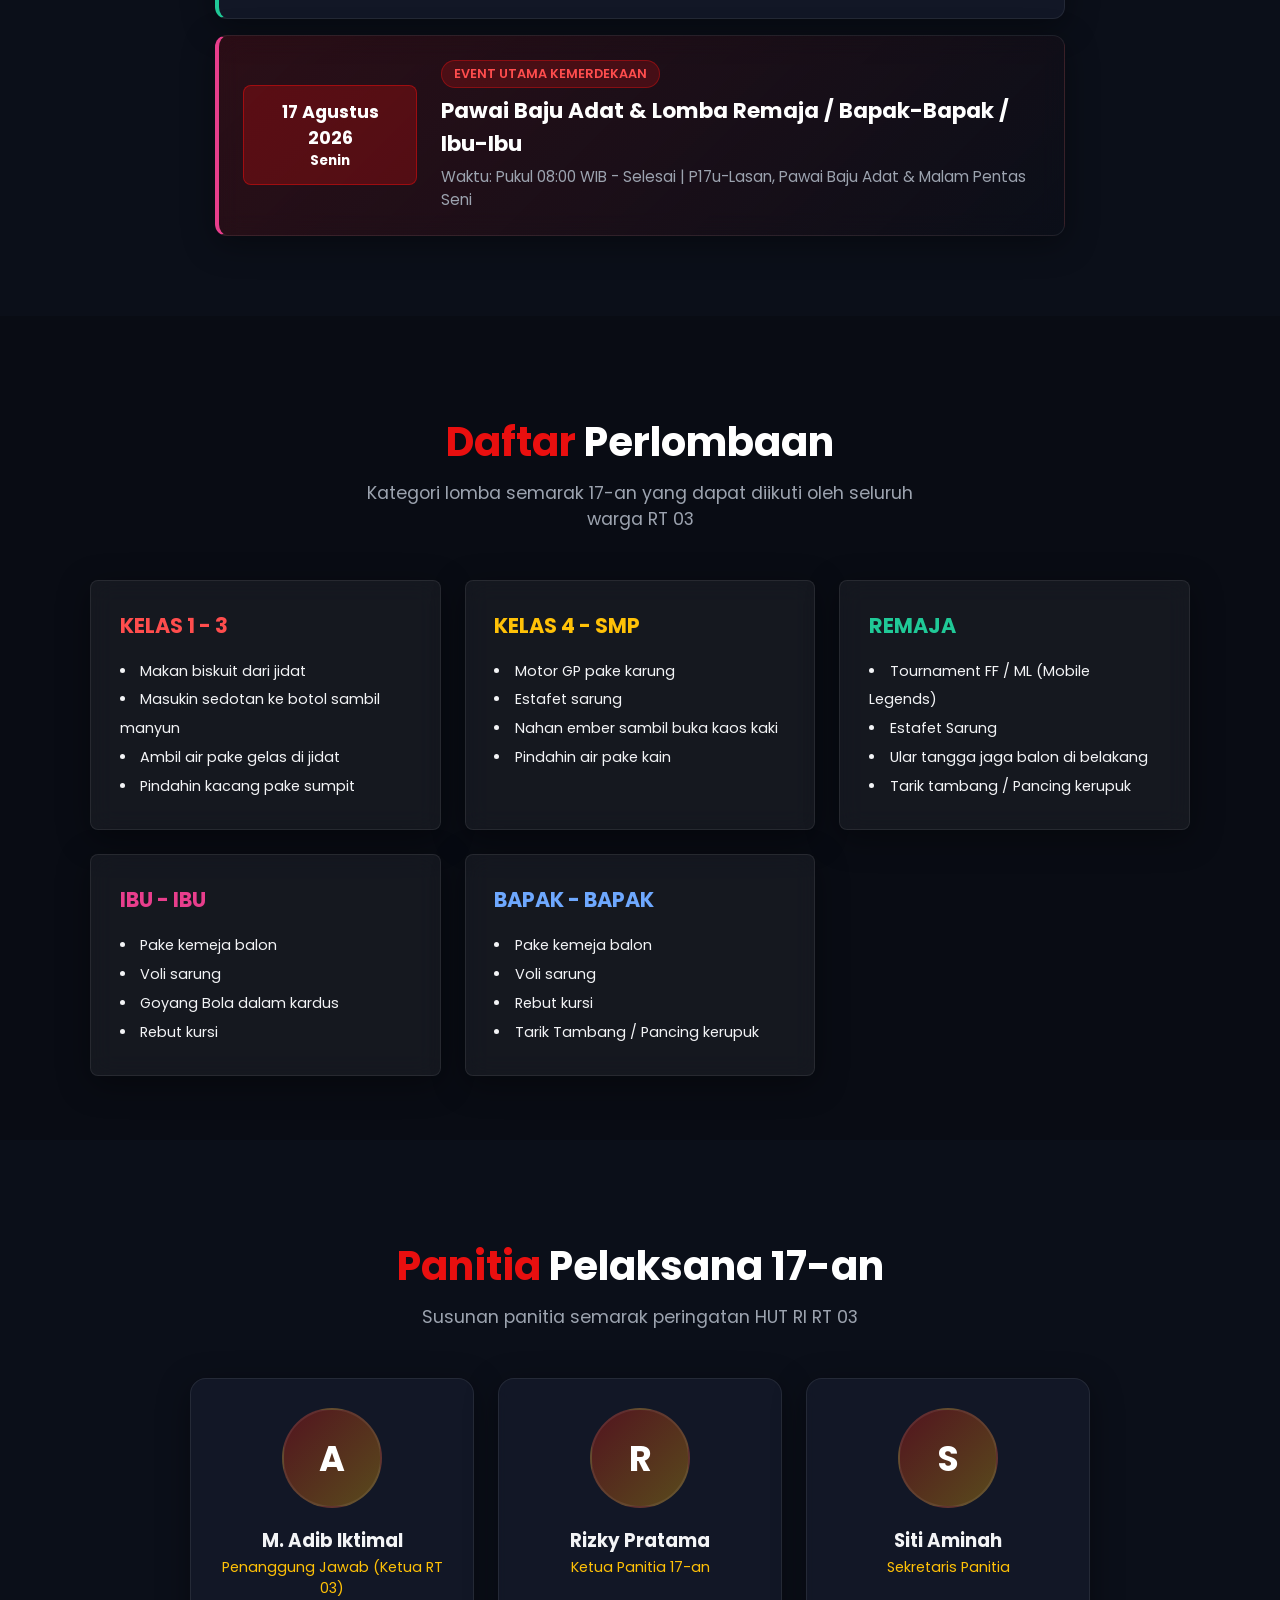
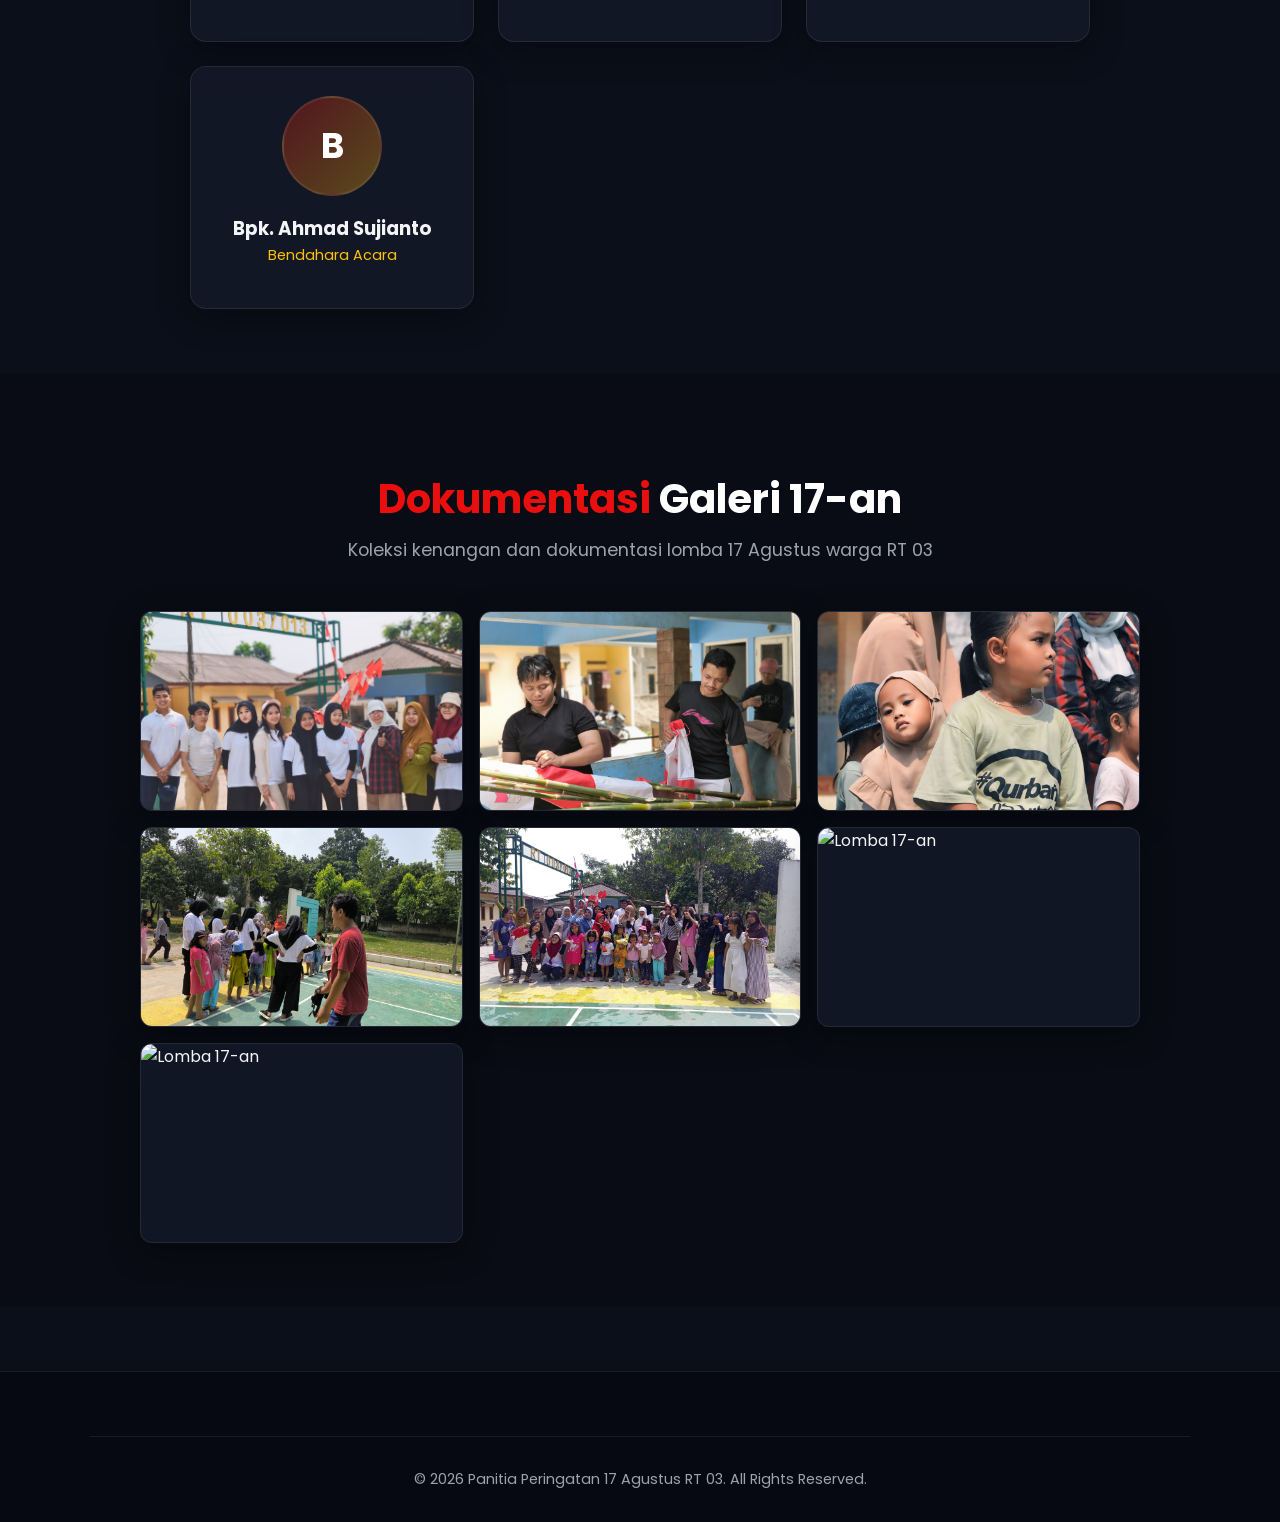
==== commit 57860049: "Update jadwal pelaksanaan 17 Agustus persis sesuai poster visual (TK, SD 1-3, SD 4-6 & SMP, Pawai & " ====
--- a/17-agustus.html
+++ b/17-agustus.html
@@ -117,48 +117,73 @@
         <p>Rangkaian kegiatan peringatan kemerdekaan 17 Agustus di RT 03</p>
       </div>
 
-      <div style="max-width: 800px; margin: 0 auto;">
-        <div class="timeline-box glass-card">
-          <div class="timeline-date">
-            <div style="font-size: 1.2rem;">07:30</div>
-            <div style="font-size: 0.8rem; color: var(--text-muted);">WIB</div>
-          </div>
-          <div>
-            <h3 style="color: #fff; font-size: 1.2rem; margin-bottom: 0.3rem;">Upacara Bendera & Senam Bersama</h3>
-            <p style="color: var(--text-muted); font-size: 0.95rem;">Pembukaan acara semarak kemerdekaan diselenggarakan di Lapangan Serbaguna RT 03 diikuti seluruh warga.</p>
-          </div>
-        </div>
-
-        <div class="timeline-box glass-card">
-          <div class="timeline-date">
-            <div style="font-size: 1.2rem;">09:00</div>
-            <div style="font-size: 0.8rem; color: var(--text-muted);">WIB</div>
-          </div>
-          <div>
-            <h3 style="color: #fff; font-size: 1.2rem; margin-bottom: 0.3rem;">Perlombaan Anak-Anak & Ibu-Ibu</h3>
-            <p style="color: var(--text-muted); font-size: 0.95rem;">Perlombaan makan kerupuk, balap karung helm, estafet tepung, dan kreasi memasak nasi goreng.</p>
-          </div>
-        </div>
-
-        <div class="timeline-box glass-card">
-          <div class="timeline-date">
-            <div style="font-size: 1.2rem;">13:30</div>
-            <div style="font-size: 0.8rem; color: var(--text-muted);">WIB</div>
-          </div>
-          <div>
-            <h3 style="color: #fff; font-size: 1.2rem; margin-bottom: 0.3rem;">Turnamen Bapak-Bapak & E-Sport Remaja</h3>
-            <p style="color: var(--text-muted); font-size: 0.95rem;">Turnamen Catur, Domino/Gapsa di Pos Ronda & Tournament Mobile Legends Karang Taruna.</p>
-          </div>
-        </div>
-
-        <div class="timeline-box glass-card">
-          <div class="timeline-date">
-            <div style="font-size: 1.2rem;">19:30</div>
-            <div style="font-size: 0.8rem; color: var(--text-muted);">WIB</div>
-          </div>
-          <div>
-            <h3 style="color: #fff; font-size: 1.2rem; margin-bottom: 0.3rem;">Malam Puncak Pentas Seni & Pembagian Hadiah</h3>
-            <p style="color: var(--text-muted); font-size: 0.95rem;">Malam keakraban warga, penampilan bakat anak-anak RT 03, pemotongan tumpeng, & penyerahan hadiah pemenang.</p>
+      <!-- Info Banner Tempat & Waktu Poster -->
+      <div style="max-width: 850px; margin: 0 auto 2.5rem;">
+        <div class="glass-card" style="padding: 1.5rem 2rem; background: linear-gradient(135deg, rgba(233,15,15,0.25), rgba(255,193,7,0.15)); border: 1px solid rgba(255,193,7,0.4); display: flex; flex-wrap: wrap; justify-content: space-between; align-items: center; gap: 1rem; border-radius: 16px;">
+          <div>
+            <div style="color: var(--accent-gold); font-size: 0.9rem; font-weight: 600; text-transform: uppercase;"><i data-feather="map-pin"></i> Lokasi Pelaksanaan</div>
+            <div style="font-size: 1.3rem; font-weight: 700; color: #fff;">Lapangan Bulu Tangkis RT 003 / RW 013</div>
+          </div>
+          <div>
+            <div style="color: #6ea8fe; font-size: 0.9rem; font-weight: 600; text-transform: uppercase;"><i data-feather="clock"></i> Waktu Pelaksanaan</div>
+            <div style="font-size: 1.3rem; font-weight: 700; color: #fff;">Pukul 08:00 WIB - Selesai</div>
+          </div>
+          <div>
+            <span class="badge badge-gold" style="font-size: 0.95rem; padding: 0.5rem 1rem;">🎁 Tersedia Doorprize!!</span>
+          </div>
+        </div>
+      </div>
+
+      <div style="max-width: 850px; margin: 0 auto;">
+        <!-- Card 1: TK / Pra TK -->
+        <div class="timeline-box glass-card" style="border-left: 4px solid var(--accent-gold);">
+          <div class="timeline-date" style="background: rgba(255,193,7,0.15); color: var(--accent-gold); border-color: rgba(255,193,7,0.4); min-width: 140px;">
+            <div style="font-size: 1.1rem; font-weight: 700;">25 - 26 Juli</div>
+            <div style="font-size: 0.85rem;">Sabtu - Minggu</div>
+          </div>
+          <div>
+            <span class="badge badge-gold" style="margin-bottom: 0.4rem;">Kategori Anak Dini</span>
+            <h3 style="color: #fff; font-size: 1.3rem; margin-bottom: 0.3rem;">Lomba TK / Pra TK</h3>
+            <p style="color: var(--text-muted); font-size: 0.95rem;"><i data-feather="clock" style="width:14px;"></i> Waktu: Pukul 08:00 WIB - Selesai | Tempat: Lapangan Bulu Tangkis RT 003</p>
+          </div>
+        </div>
+
+        <!-- Card 2: SD Kelas 1-3 -->
+        <div class="timeline-box glass-card" style="border-left: 4px solid #ff4d4d;">
+          <div class="timeline-date" style="background: rgba(233,15,15,0.15); color: #ff4d4d; border-color: rgba(233,15,15,0.4); min-width: 140px;">
+            <div style="font-size: 1.1rem; font-weight: 700;">1 - 2 Agustus</div>
+            <div style="font-size: 0.85rem;">Sabtu - Minggu</div>
+          </div>
+          <div>
+            <span class="badge badge-red" style="margin-bottom: 0.4rem;">Kategori SD Kelompok A</span>
+            <h3 style="color: #fff; font-size: 1.3rem; margin-bottom: 0.3rem;">Lomba SD Kelas 1 - 3</h3>
+            <p style="color: var(--text-muted); font-size: 0.95rem;"><i data-feather="clock" style="width:14px;"></i> Waktu: Pukul 08:00 WIB - Selesai | Tempat: Lapangan Bulu Tangkis RT 003</p>
+          </div>
+        </div>
+
+        <!-- Card 3: SD Kelas 4-6 & SMP -->
+        <div class="timeline-box glass-card" style="border-left: 4px solid #20c997;">
+          <div class="timeline-date" style="background: rgba(32,201,151,0.15); color: #20c997; border-color: rgba(32,201,151,0.4); min-width: 140px;">
+            <div style="font-size: 1.1rem; font-weight: 700;">15 - 16 Agustus</div>
+            <div style="font-size: 0.85rem;">Sabtu - Minggu</div>
+          </div>
+          <div>
+            <span class="badge" style="background: rgba(32,201,151,0.2); color: #20c997; border: 1px solid rgba(32,201,151,0.4); margin-bottom: 0.4rem;">Kategori SD & SMP</span>
+            <h3 style="color: #fff; font-size: 1.3rem; margin-bottom: 0.3rem;">Lomba SD Kelas 4 - 6 & SMP</h3>
+            <p style="color: var(--text-muted); font-size: 0.95rem;"><i data-feather="clock" style="width:14px;"></i> Waktu: Pukul 08:00 WIB - Selesai | Tempat: Lapangan Bulu Tangkis RT 003</p>
+          </div>
+        </div>
+
+        <!-- Card 4: Puncak 17 Agustus -->
+        <div class="timeline-box glass-card" style="border-left: 4px solid #e83e8c; background: linear-gradient(135deg, rgba(233,15,15,0.15), rgba(11,15,25,0.7));">
+          <div class="timeline-date" style="background: rgba(233,15,15,0.25); color: #fff; border-color: rgba(233,15,15,0.5); min-width: 140px;">
+            <div style="font-size: 1.1rem; font-weight: 700;">17 Agustus 2026</div>
+            <div style="font-size: 0.85rem;">Senin</div>
+          </div>
+          <div>
+            <span class="badge badge-red" style="margin-bottom: 0.4rem;">EVENT UTAMA KEMERDEKAAN</span>
+            <h3 style="color: #fff; font-size: 1.35rem; margin-bottom: 0.3rem;">Pawai Baju Adat & Lomba Remaja / Bapak-Bapak / Ibu-Ibu</h3>
+            <p style="color: var(--text-muted); font-size: 0.95rem;"><i data-feather="clock" style="width:14px;"></i> Waktu: Pukul 08:00 WIB - Selesai | P17u-Lasan, Pawai Baju Adat & Malam Pentas Seni</p>
           </div>
         </div>
       </div>
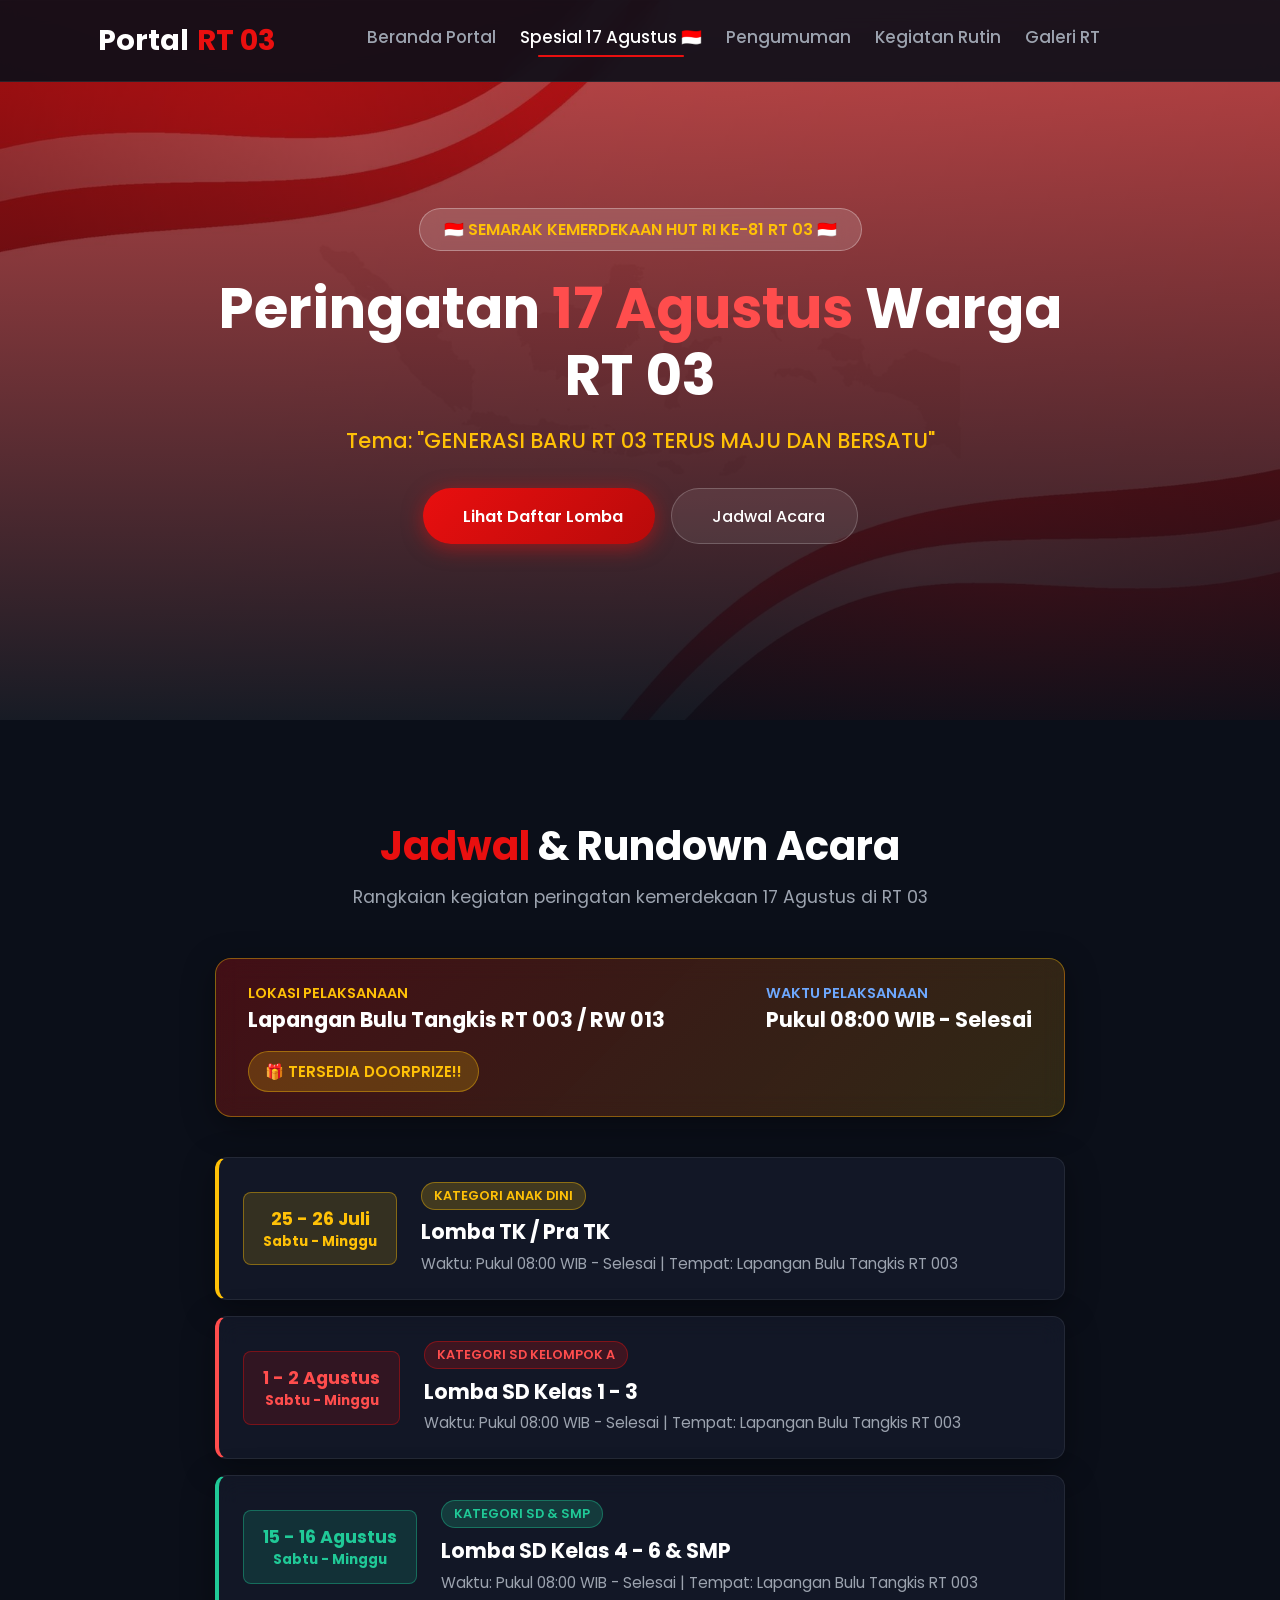
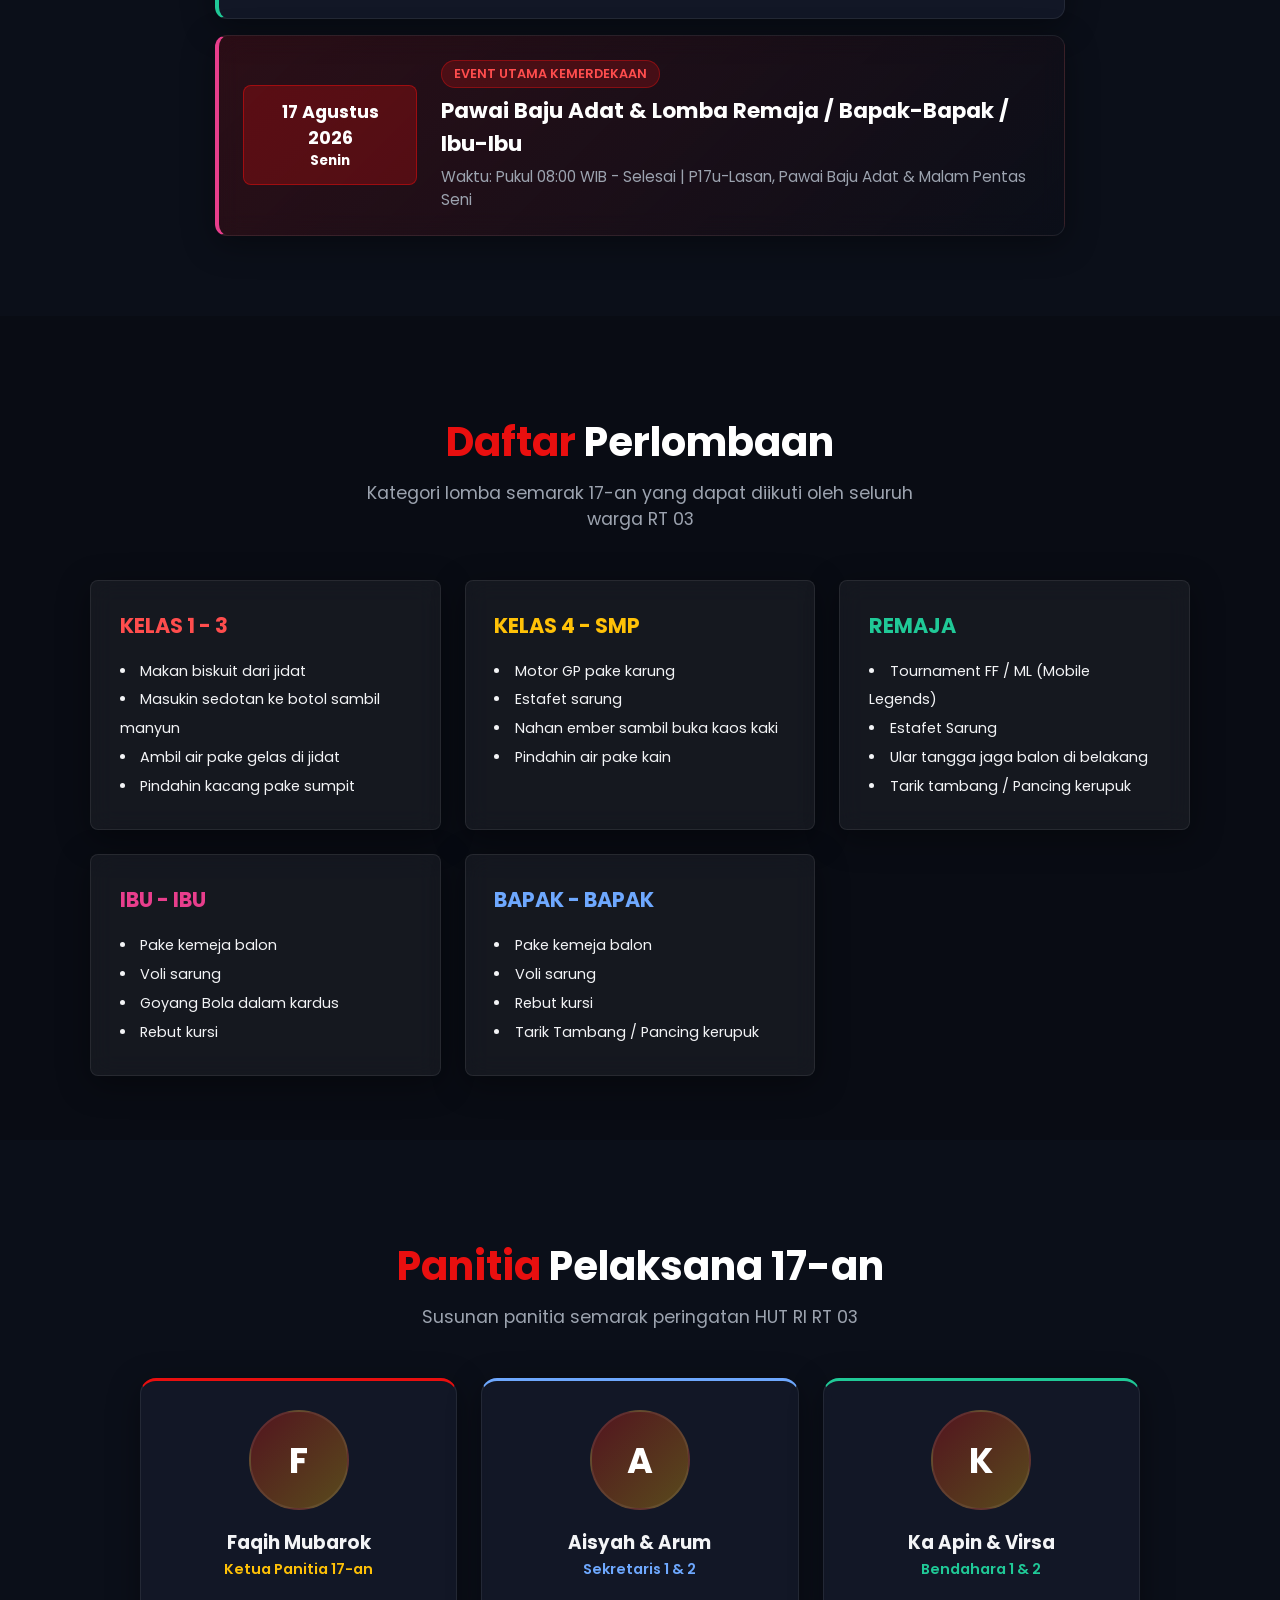
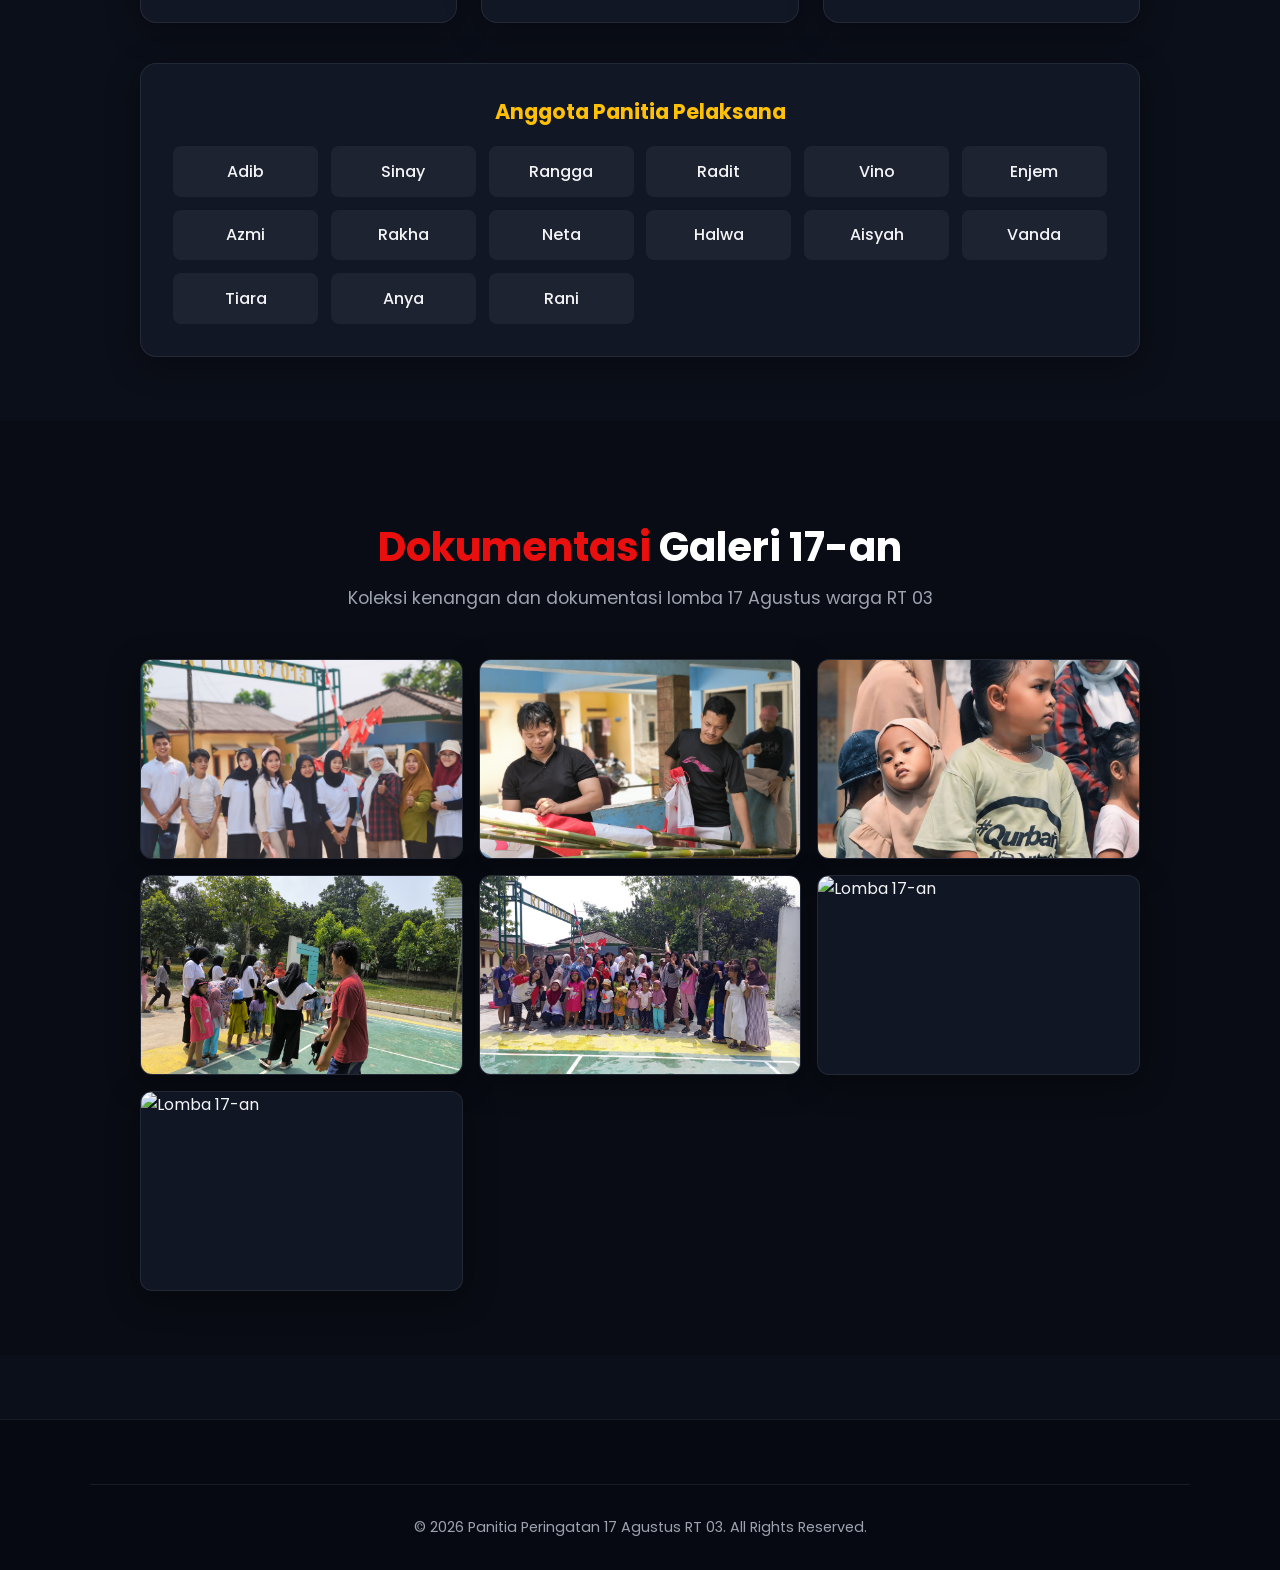
==== commit c7759f97: "Update susunan kepanitiaan 17-an (Ketua Faqih, Sekretaris Aisyah & Arum, Bendahara Ka Apin & Virsa, " ====
--- a/17-agustus.html
+++ b/17-agustus.html
@@ -263,29 +263,50 @@
         <p>Susunan panitia semarak peringatan HUT RI RT 03</p>
       </div>
 
-      <div class="pengurus-grid" style="max-width: 900px; margin: 0 auto;">
-        <div class="pengurus-card glass-card">
-          <div class="pengurus-avatar-placeholder">A</div>
-          <h3>M. Adib Iktimal</h3>
-          <p>Penanggung Jawab (Ketua RT 03)</p>
-        </div>
-
-        <div class="pengurus-card glass-card">
-          <div class="pengurus-avatar-placeholder">R</div>
-          <h3>Rizky Pratama</h3>
-          <p>Ketua Panitia 17-an</p>
-        </div>
-
-        <div class="pengurus-card glass-card">
-          <div class="pengurus-avatar-placeholder">S</div>
-          <h3>Siti Aminah</h3>
-          <p>Sekretaris Panitia</p>
-        </div>
-
-        <div class="pengurus-card glass-card">
-          <div class="pengurus-avatar-placeholder">B</div>
-          <h3>Bpk. Ahmad Sujianto</h3>
-          <p>Bendahara Acara</p>
+      <div style="max-width: 1000px; margin: 0 auto;">
+        <!-- Pengurus Inti Panitia -->
+        <div class="pengurus-grid" style="grid-template-columns: repeat(auto-fit, minmax(240px, 1fr)); gap: 1.5rem; margin-bottom: 2.5rem;">
+          <div class="pengurus-card glass-card" style="border-top: 3px solid var(--primary);">
+            <div class="pengurus-avatar-placeholder">F</div>
+            <h3>Faqih Mubarok</h3>
+            <p style="color: var(--accent-gold); font-weight: 600;">Ketua Panitia 17-an</p>
+          </div>
+
+          <div class="pengurus-card glass-card" style="border-top: 3px solid #6ea8fe;">
+            <div class="pengurus-avatar-placeholder">A</div>
+            <h3>Aisyah & Arum</h3>
+            <p style="color: #6ea8fe; font-weight: 600;">Sekretaris 1 & 2</p>
+          </div>
+
+          <div class="pengurus-card glass-card" style="border-top: 3px solid #20c997;">
+            <div class="pengurus-avatar-placeholder">K</div>
+            <h3>Ka Apin & Virsa</h3>
+            <p style="color: #20c997; font-weight: 600;">Bendahara 1 & 2</p>
+          </div>
+        </div>
+
+        <!-- Card Anggota Panitia -->
+        <div class="glass-card" style="padding: 2rem;">
+          <h3 style="color: var(--accent-gold); font-size: 1.3rem; margin-bottom: 1.2rem; text-align: center;">
+            <i data-feather="users"></i> Anggota Panitia Pelaksana
+          </h3>
+          <div style="display: grid; grid-template-columns: repeat(auto-fill, minmax(130px, 1fr)); gap: 0.8rem; text-align: center;">
+            <div style="background: rgba(255,255,255,0.05); padding: 0.8rem; border-radius: 8px; font-weight: 500;">Adib</div>
+            <div style="background: rgba(255,255,255,0.05); padding: 0.8rem; border-radius: 8px; font-weight: 500;">Sinay</div>
+            <div style="background: rgba(255,255,255,0.05); padding: 0.8rem; border-radius: 8px; font-weight: 500;">Rangga</div>
+            <div style="background: rgba(255,255,255,0.05); padding: 0.8rem; border-radius: 8px; font-weight: 500;">Radit</div>
+            <div style="background: rgba(255,255,255,0.05); padding: 0.8rem; border-radius: 8px; font-weight: 500;">Vino</div>
+            <div style="background: rgba(255,255,255,0.05); padding: 0.8rem; border-radius: 8px; font-weight: 500;">Enjem</div>
+            <div style="background: rgba(255,255,255,0.05); padding: 0.8rem; border-radius: 8px; font-weight: 500;">Azmi</div>
+            <div style="background: rgba(255,255,255,0.05); padding: 0.8rem; border-radius: 8px; font-weight: 500;">Rakha</div>
+            <div style="background: rgba(255,255,255,0.05); padding: 0.8rem; border-radius: 8px; font-weight: 500;">Neta</div>
+            <div style="background: rgba(255,255,255,0.05); padding: 0.8rem; border-radius: 8px; font-weight: 500;">Halwa</div>
+            <div style="background: rgba(255,255,255,0.05); padding: 0.8rem; border-radius: 8px; font-weight: 500;">Aisyah</div>
+            <div style="background: rgba(255,255,255,0.05); padding: 0.8rem; border-radius: 8px; font-weight: 500;">Vanda</div>
+            <div style="background: rgba(255,255,255,0.05); padding: 0.8rem; border-radius: 8px; font-weight: 500;">Tiara</div>
+            <div style="background: rgba(255,255,255,0.05); padding: 0.8rem; border-radius: 8px; font-weight: 500;">Anya</div>
+            <div style="background: rgba(255,255,255,0.05); padding: 0.8rem; border-radius: 8px; font-weight: 500;">Rani</div>
+          </div>
         </div>
       </div>
     </section>
